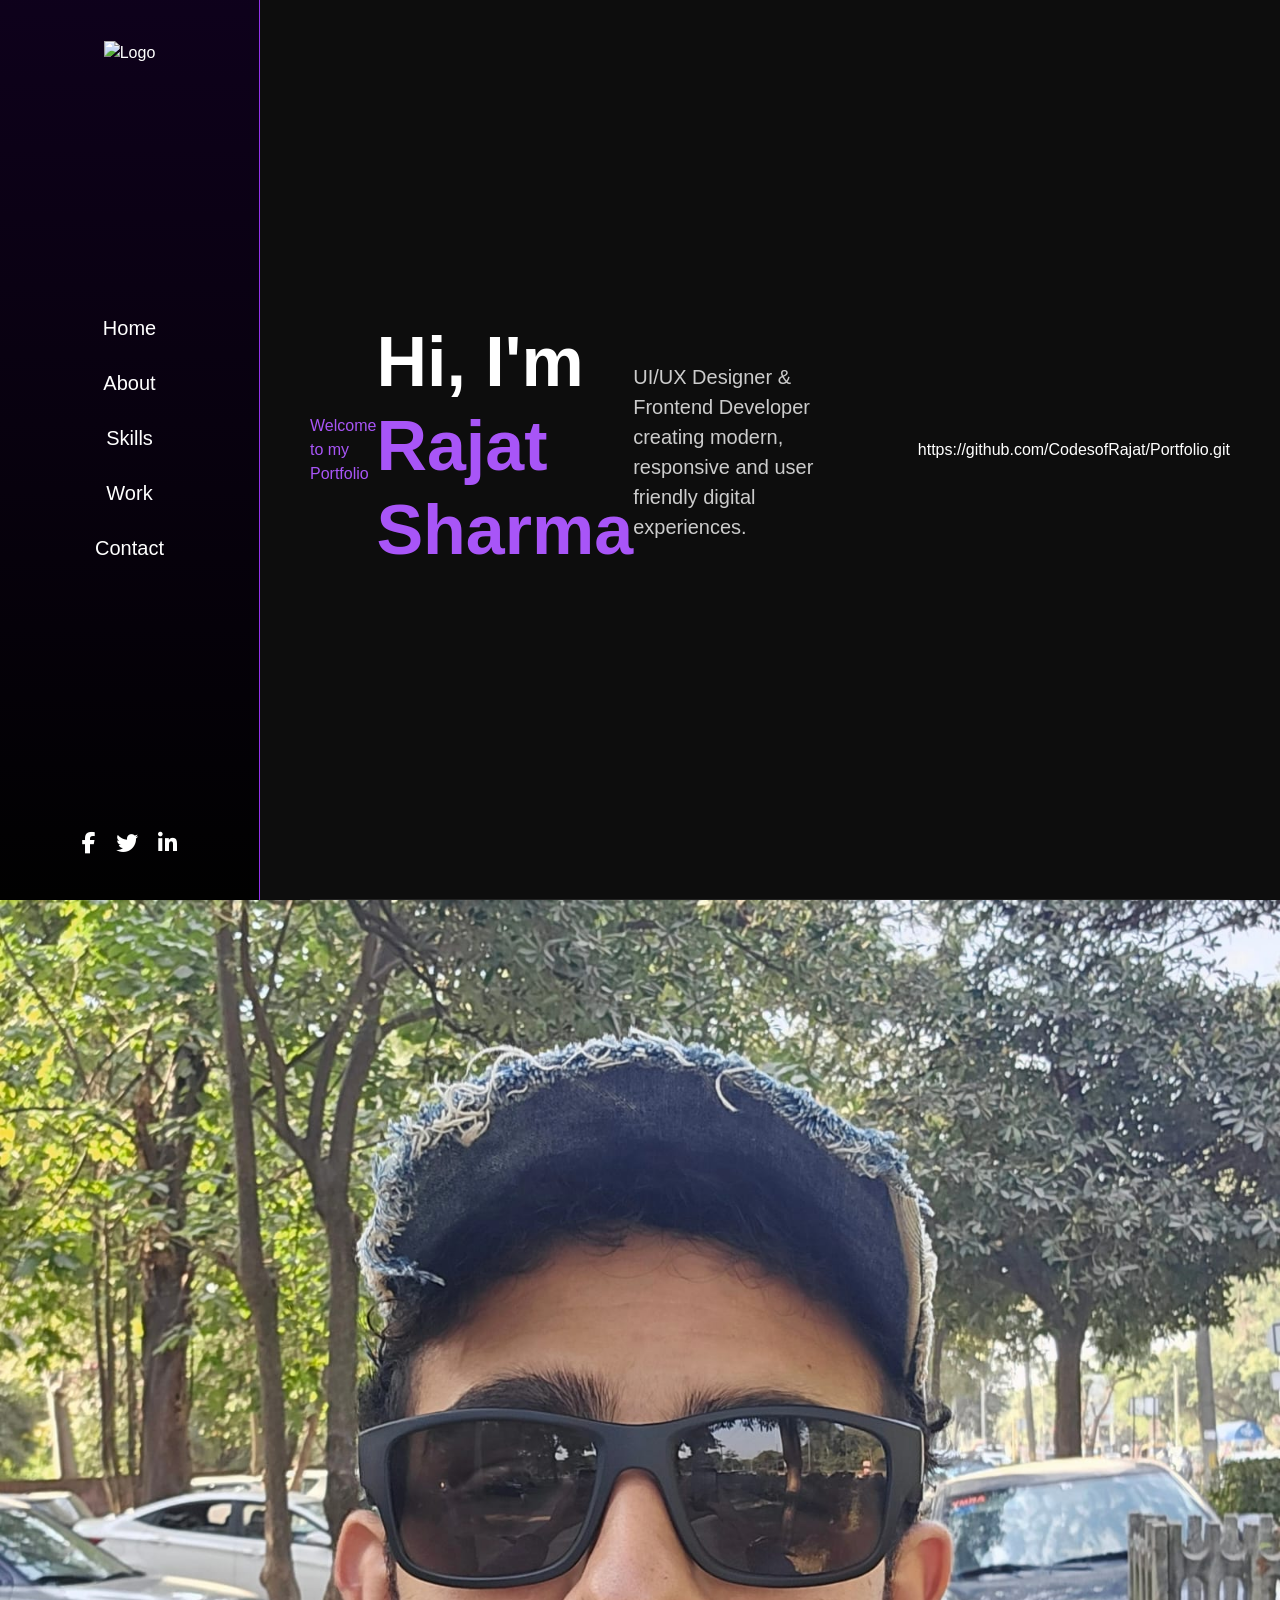
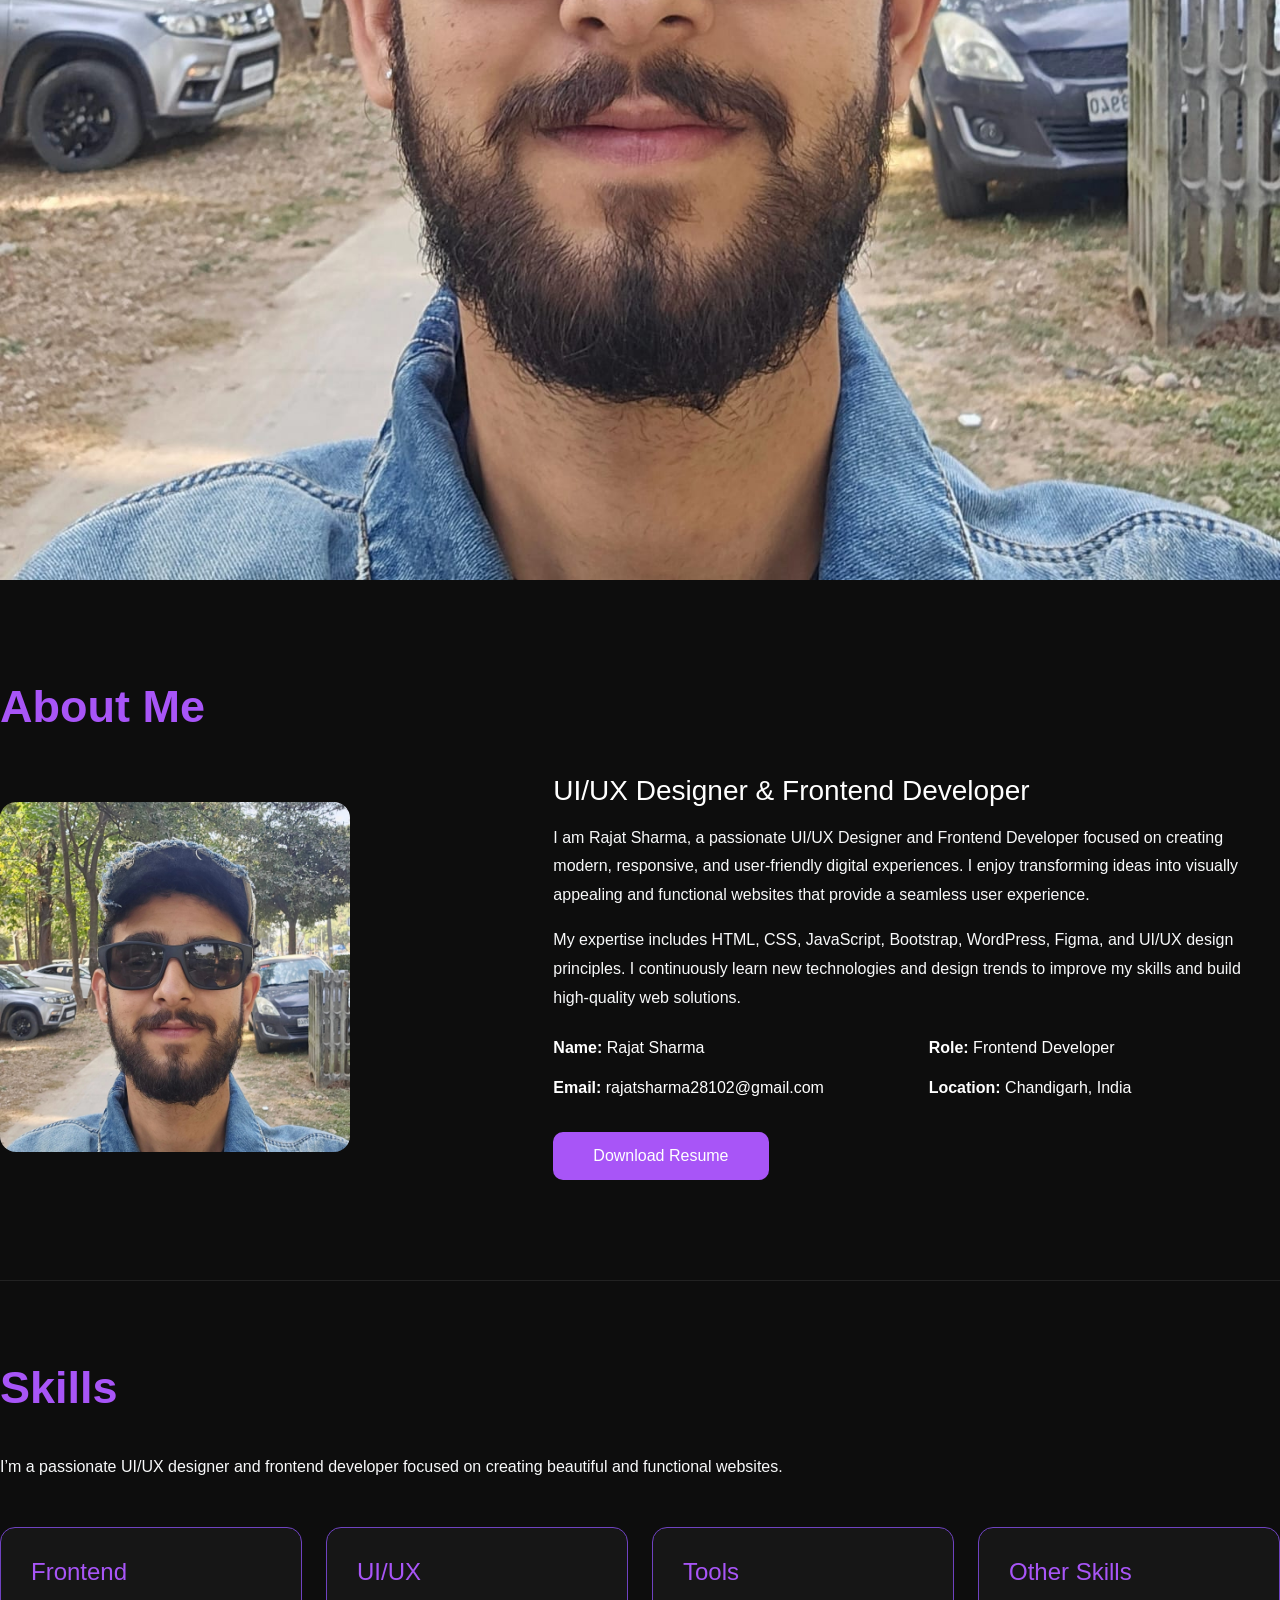
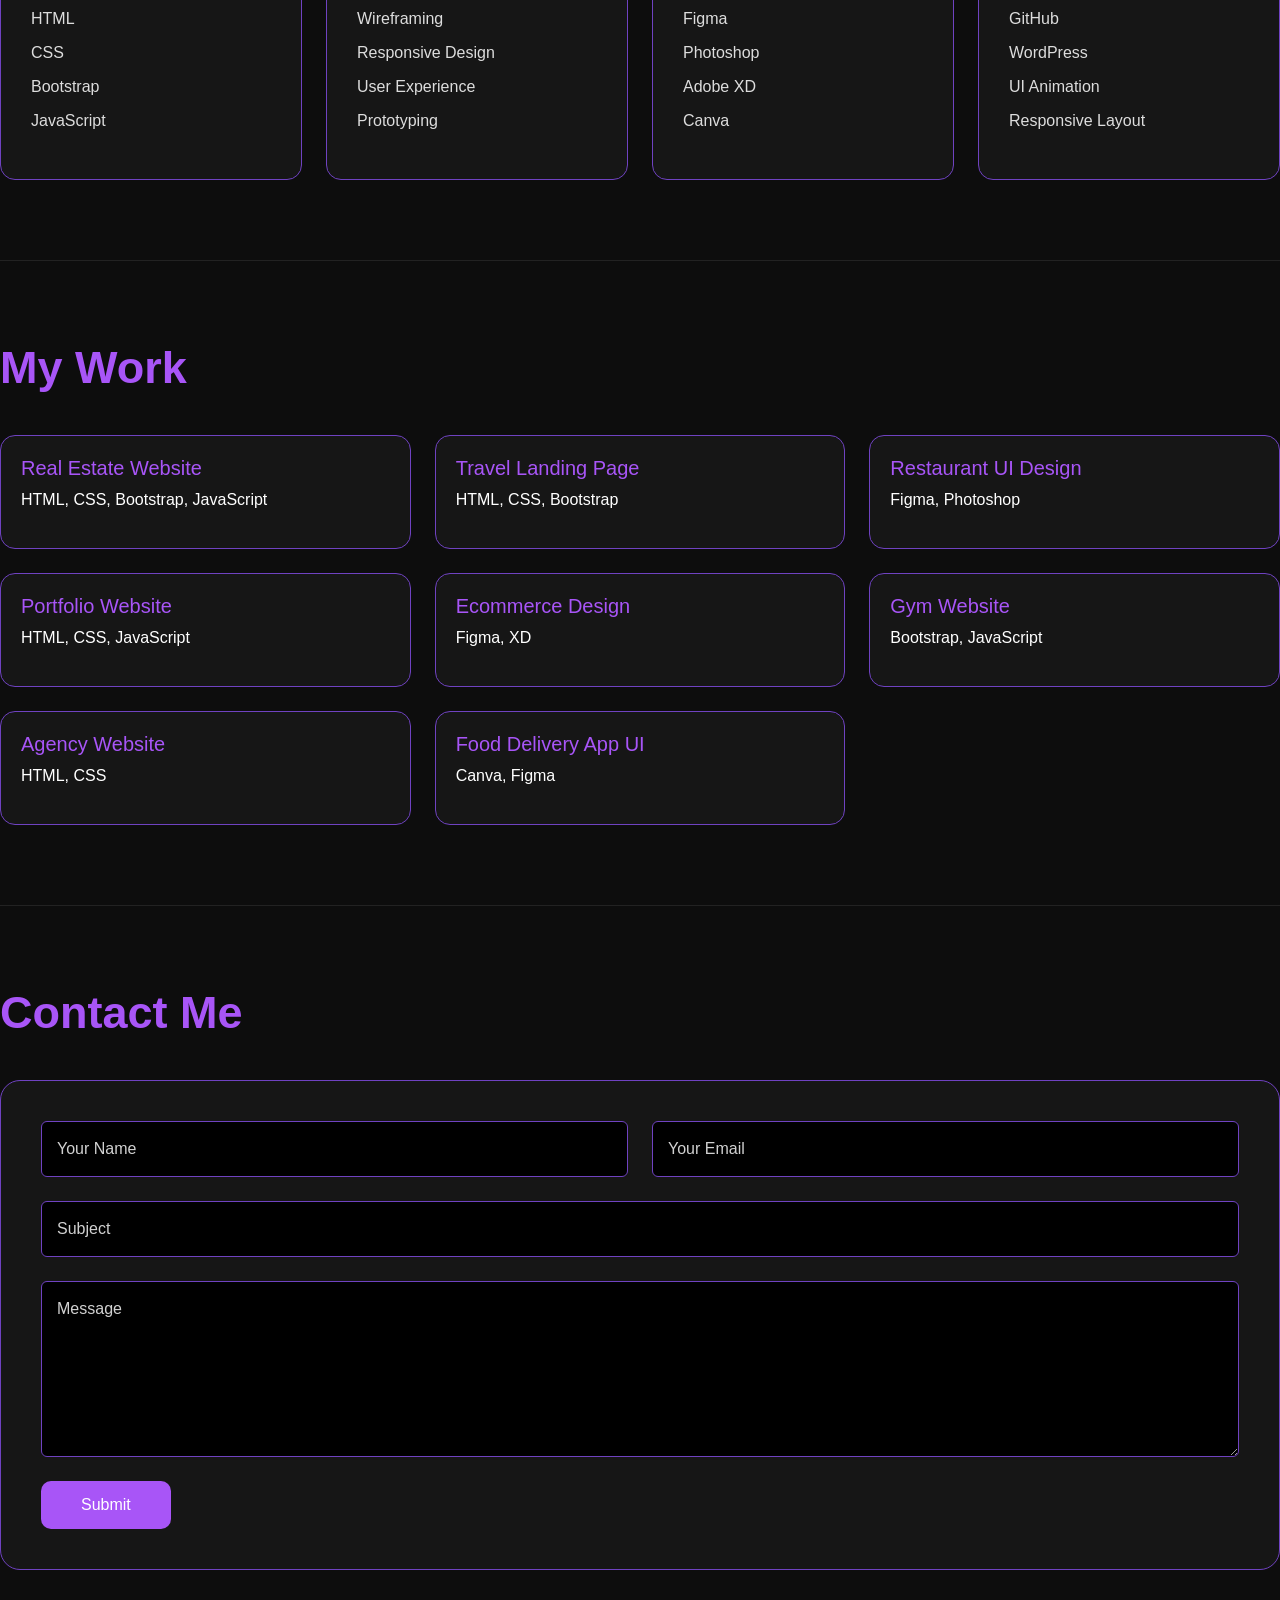
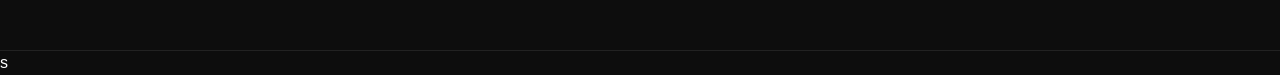
==== index.html @ 30c1477e "latest" ====
<!DOCTYPE html>
<html lang="en">
<head>
  <meta charset="UTF-8" />
  <meta name="viewport" content="width=device-width, initial-scale=1.0"/>
  <title>Rajat Sharma</title>


  <link href="https://cdn.jsdelivr.net/npm/bootstrap@5.3.3/dist/css/bootstrap.min.css" rel="stylesheet"/>

  <link rel="stylesheet" href="https://cdnjs.cloudflare.com/ajax/libs/font-awesome/6.5.1/css/all.min.css"/>
<link rel="stylesheet" href="./css/style.css">

</head>
<body>


  <div class="sidebar">


    <div class="logo">
     <img src="./images/rjt.png" alt="Logo" class="img-fluid w-75"/>
    </div>

  
    <ul class="menu">
      <li><a href="#home">Home</a></li>
       <li><a href="#about">About</a></li>
      <li><a href="#skills">Skills</a></li>
      <li><a href="#work">Work</a></li>
      <li><a href="#contact">Contact</a></li>
    </ul>

 
    <div class="social-icons">
      <a href="#"><i class="fab fa-facebook-f"></i></a>
      <a href="#"><i class="fab fa-twitter"></i></a>
      <a href="#"><i class="fab fa-linkedin-in"></i></a>
    </div>

  </div>



  <div class="main-content">

    <!-- HOME -->

    <section id="home" class="d-flex align-items-center gap-5">

      <div class="home-content sm:pe-5 pe-0">

        <div>
         
             <span class="home-subtitle">Welcome to my Portfolio</span>
           </div>
          <h1>
            Hi, I'm <span>Rajat Sharma</span>
          </h1>

          <p>
            UI/UX Designer & Frontend Developer creating modern,
            responsive and user friendly digital experiences.
          </p>
        </div>
        https://github.com/CodesofRajat/Portfolio.git

      </div>

  <img src="./images/myself.jpeg" alt="Home Image" class="img-fluid my-img"/>
  
    </section>
    <!-- ABOUT -->

<section id="about">

  <h2 class="section-title">About Me</h2>

  <div class="row align-items-center g-5">

    <div class="col-lg-5">
      <img src="./images/myself.jpeg"
           alt="About Me"
           class="img-fluid rounded-4 about-img">
    </div>

    <div class="col-lg-7">

      <h3 class="mb-3">
        UI/UX Designer & Frontend Developer
      </h3>

      <p class="text-light">
        I am Rajat Sharma, a passionate UI/UX Designer and Frontend Developer
        focused on creating modern, responsive, and user-friendly digital
        experiences. I enjoy transforming ideas into visually appealing and
        functional websites that provide a seamless user experience.
      </p>

      <p class="text-light">
        My expertise includes HTML, CSS, JavaScript, Bootstrap, WordPress,
        Figma, and UI/UX design principles. I continuously learn new
        technologies and design trends to improve my skills and build
        high-quality web solutions.
      </p>

      <div class="row mt-4">

        <div class="col-md-6 mb-3">
          <strong>Name:</strong> Rajat Sharma
        </div>

        <div class="col-md-6 mb-3">
          <strong>Role:</strong> Frontend Developer
        </div>

        <div class="col-md-6 mb-3">
          <strong>Email:</strong> rajatsharma28102@gmail.com
        </div>

        <div class="col-md-6 mb-3">
          <strong>Location:</strong> Chandigarh, India
        </div>

      </div>

      <a href="Rajat CV.pdf" target="_blank" class="btn btn-custom mt-3">
        Download Resume
      </a>

    </div>

  </div>

</section>

    <!-- skills -->

    <section id="skills">

      <h2 class="section-title">Skills</h2>

      <p class="mb-5 text-light">
        I’m a passionate UI/UX designer and frontend developer focused on creating beautiful and functional websites.
      </p>

      <div class="row g-4">

        <div class="col-md-6 col-lg-3">
          <div class="skill-box">
            <h4>Frontend</h4>

            <ul>
              <li>HTML</li>
              <li>CSS</li>
              <li>Bootstrap</li>
              <li>JavaScript</li>
            </ul>

          </div>
        </div>

        <div class="col-md-6 col-lg-3">
          <div class="skill-box">
            <h4>UI/UX</h4>

            <ul>
              <li>Wireframing</li>
              <li>Responsive Design</li>
              <li>User Experience</li>
              <li>Prototyping</li>
            </ul>

          </div>
        </div>

        <div class="col-md-6 col-lg-3">
          <div class="skill-box">
            <h4>Tools</h4>

            <ul>
              <li>Figma</li>
              <li>Photoshop</li>
              <li>Adobe XD</li>
              <li>Canva</li>
            </ul>

          </div>
        </div>

        <div class="col-md-6 col-lg-3">
          <div class="skill-box">
            <h4>Other Skills</h4>

            <ul>
              <li>GitHub</li>
              <li>WordPress</li>
              <li>UI Animation</li>
              <li>Responsive Layout</li>
            </ul>

          </div>
        </div>

      </div>

    </section>

    <!-- WORK -->

    <section id="work">

      <h2 class="section-title">My Work</h2>

      <div class="row g-4">

        <!-- 30 PROJECTS -->

        <!-- Repeat Project Cards -->

        <div class="col-md-6 col-lg-4">
          <div class="project-box">
            <h5>Real Estate Website</h5>
            <p>HTML, CSS, Bootstrap, JavaScript</p>
          </div>
        </div>

        <div class="col-md-6 col-lg-4">
          <div class="project-box">
            <h5>Travel Landing Page</h5>
            <p>HTML, CSS, Bootstrap</p>
          </div>
        </div>

        <div class="col-md-6 col-lg-4">
          <div class="project-box">
            <h5>Restaurant UI Design</h5>
            <p>Figma, Photoshop</p>
          </div>
        </div>

        <div class="col-md-6 col-lg-4">
          <div class="project-box">
            <h5>Portfolio Website</h5>
            <p>HTML, CSS, JavaScript</p>
          </div>
        </div>

        <div class="col-md-6 col-lg-4">
          <div class="project-box">
            <h5>Ecommerce Design</h5>
            <p>Figma, XD</p>
          </div>
        </div>

        <!-- COPY THIS CARD 25 MORE TIMES -->

        <div class="col-md-6 col-lg-4">
          <div class="project-box">
            <h5>Gym Website</h5>
            <p>Bootstrap, JavaScript</p>
          </div>
        </div>

        <div class="col-md-6 col-lg-4">
          <div class="project-box">
            <h5>Agency Website</h5>
            <p>HTML, CSS</p>
          </div>
        </div>

        <div class="col-md-6 col-lg-4">
          <div class="project-box">
            <h5>Food Delivery App UI</h5>
            <p>Canva, Figma</p>
          </div>
        </div>

      </div>

    </section>

    <!-- CONTACT -->

    <section id="contact">

      <h2 class="section-title">Contact Me</h2>

      <div class="contact-form">

        <form>

          <div class="row">

            <div class="col-md-6 mb-4">
              <input type="text" class="form-control" placeholder="Your Name">
            </div>

            <div class="col-md-6 mb-4">
              <input type="email" class="form-control" placeholder="Your Email">
            </div>

          </div>

          <div class="mb-4">
            <input type="text" class="form-control" placeholder="Subject">
          </div>

          <div class="mb-4">
            <textarea rows="6" class="form-control" placeholder="Message"></textarea>
          </div>

          <button class="btn btn-custom">
            Submit
          </button>

        </form>

      </div>

    </section>

  </div>

</body>
</html>s
---- css/style.css ----
*{
      margin:0;
      padding:0;
      box-sizing:border-box;
      scroll-behavior:smooth;
    }

    body{
      background:#0d0d0d;
      color:white;
      font-family:Arial, Helvetica, sans-serif;
    }

    a{
      text-decoration:none;
    }

    /* LEFT SIDEBAR */

    .sidebar{
  width:260px;
  height:100vh;
  position:fixed;
  left:0;
  top:0;
  display:flex;
  flex-direction:column;
  justify-content:space-between;
  padding:40px 20px;
  overflow:hidden;

  background:
  linear-gradient(
    rgba(15, 0, 30, 0.88),
    rgba(0, 0, 0, 0.92)
  ),
url('https://images.unsplash.com/photo-1526374965328-7f61d4dc18c5?q=80&w=1200&auto=format&fit=crop');
  background-size:cover;
  background-position:center;
  background-repeat:no-repeat;

  border-right:1px solid #9333ea;
}
.logo{
      text-align:center;
    }
    .logo img{
      max-width:200px;
      align-self:center;
    }

    .menu{
      list-style:none;
      padding:0;
    }

    .menu li{
      margin:25px 0;
      text-align:center;
    }

   .menu li a{
  color:white;
  font-size:20px;
  transition:0.3s;
  backdrop-filter:blur(10px);
}

    .menu li a:hover{
  color:#c084fc;
  text-shadow:0 0 10px #9333ea;
  padding-left:10px;
}
    .social-icons{
      display:flex;
      gap:20px;
      justify-content:center;
    }

    .social-icons a{
      color:white;
      font-size:22px;
      transition:0.3s;
    }

    .social-icons a:hover{
      color:#a855f7;
      transform:translateY(-5px);
    }

    /* RIGHT CONTENT */

    .main-content{
      margin-left:260px;
      padding:0px  50px;
    }

    section{
      padding:80px 0;
      border-bottom:1px solid #222;
    }

    .section-title{
      font-size:45px;
      color:#a855f7;
      margin-bottom:40px;
      font-weight:bold;
    }

    /* HOME */
    #home{
 min-height:100vh;
    }

    #home .my-img{
   box-shadow: 0px 10px 25px #a855f7c4;
  border-radius:50px;
  width: 100%;
  max-width: 400px;
  max-height: 400px;
  object-fit:cover;
  rotate:4deg;
  border:4px solid #fff;}


    .home-content{
      
      display:flex;
      align-items:center;
    }

    .home-content h1{
      font-size:70px;
      font-weight:bold;
   
    }

    .home-content span{
      color:#a855f7;
    }

    .home-content p{
      font-size:20px;
      color:#ccc;
      max-width:700px;
      margin-top:20px;
    }
     /* ABOUT */
#about{
    padding: 100px 0;
}

.about-img{
    width: 100%;
    max-width: 350px;
    border-radius: 20px;
    object-fit: cover;
}

#about p{
    line-height: 1.8;
}
    /* SKILLS */

    .skill-box{
      background:#161616;
      border:1px solid #6f42c1;
      padding:30px;
      border-radius:15px;
      transition:0.3s;
      height:100%;
    }

    .skill-box:hover{
      transform:translateY(-10px);
      background:#1f1f1f;
    }

    .skill-box h4{
      color:#a855f7;
      margin-bottom:20px;
    }

    .skill-box ul{
      list-style:none;
      padding:0;
    }

    .skill-box ul li{
      margin-bottom:10px;
      color:#ddd;
    }

    /* PROJECTS */

    .project-box{
      background:#161616;
      border-radius:15px;
      padding:20px;
      border:1px solid #6f42c1;
      transition:0.3s;
      height:100%;
    }

    .project-box:hover{
      transform:scale(1.03);
      background:#1f1f1f;
    }

    .project-box h5{
      color:#a855f7;
    }

    /* CONTACT */

    .contact-form{
      background:#161616;
      padding:40px;
      border-radius:20px;
      border:1px solid #6f42c1;
    }

    .form-control{
      background:black;
      border:1px solid #6f42c1;
      color:white;
      padding:15px;
    }

    .form-control:focus{
      background:black;
      color:white;
      box-shadow:none;
      border-color:#a855f7;
    }

    .btn-custom{
      background:#a855f7;
      color:white;
      padding:12px 40px;
      border:none;
      border-radius:10px;
      transition:0.3s;
    }

    .btn-custom:hover{
      background:#6f42c1;
    }
    .form-control{
  background:black;
  border:1px solid #6f42c1;
  color:white;
  padding:15px;
}

.form-control::placeholder{
  color:#d1d1d1;
}

.form-control:focus{
  background:black;
  color:white;
  box-shadow:none;
  border-color:#a855f7;
}
textarea{
  color:white !important;
}


    @media(max-width:768px){

      .sidebar{
        width:100%;
        height:auto;
        position:relative;
        flex-direction:column;
        align-items:center;
      }

      .main-content{
        margin-left:0;
        padding:0px 20px;
      }

      .home-content h1{
        font-size:45px;
      }
      #home {
        flex-direction:column;
        text-align:center;
      }   
        #home .my-img{

  max-width: 250px;
  max-height: 300px;
}
    }
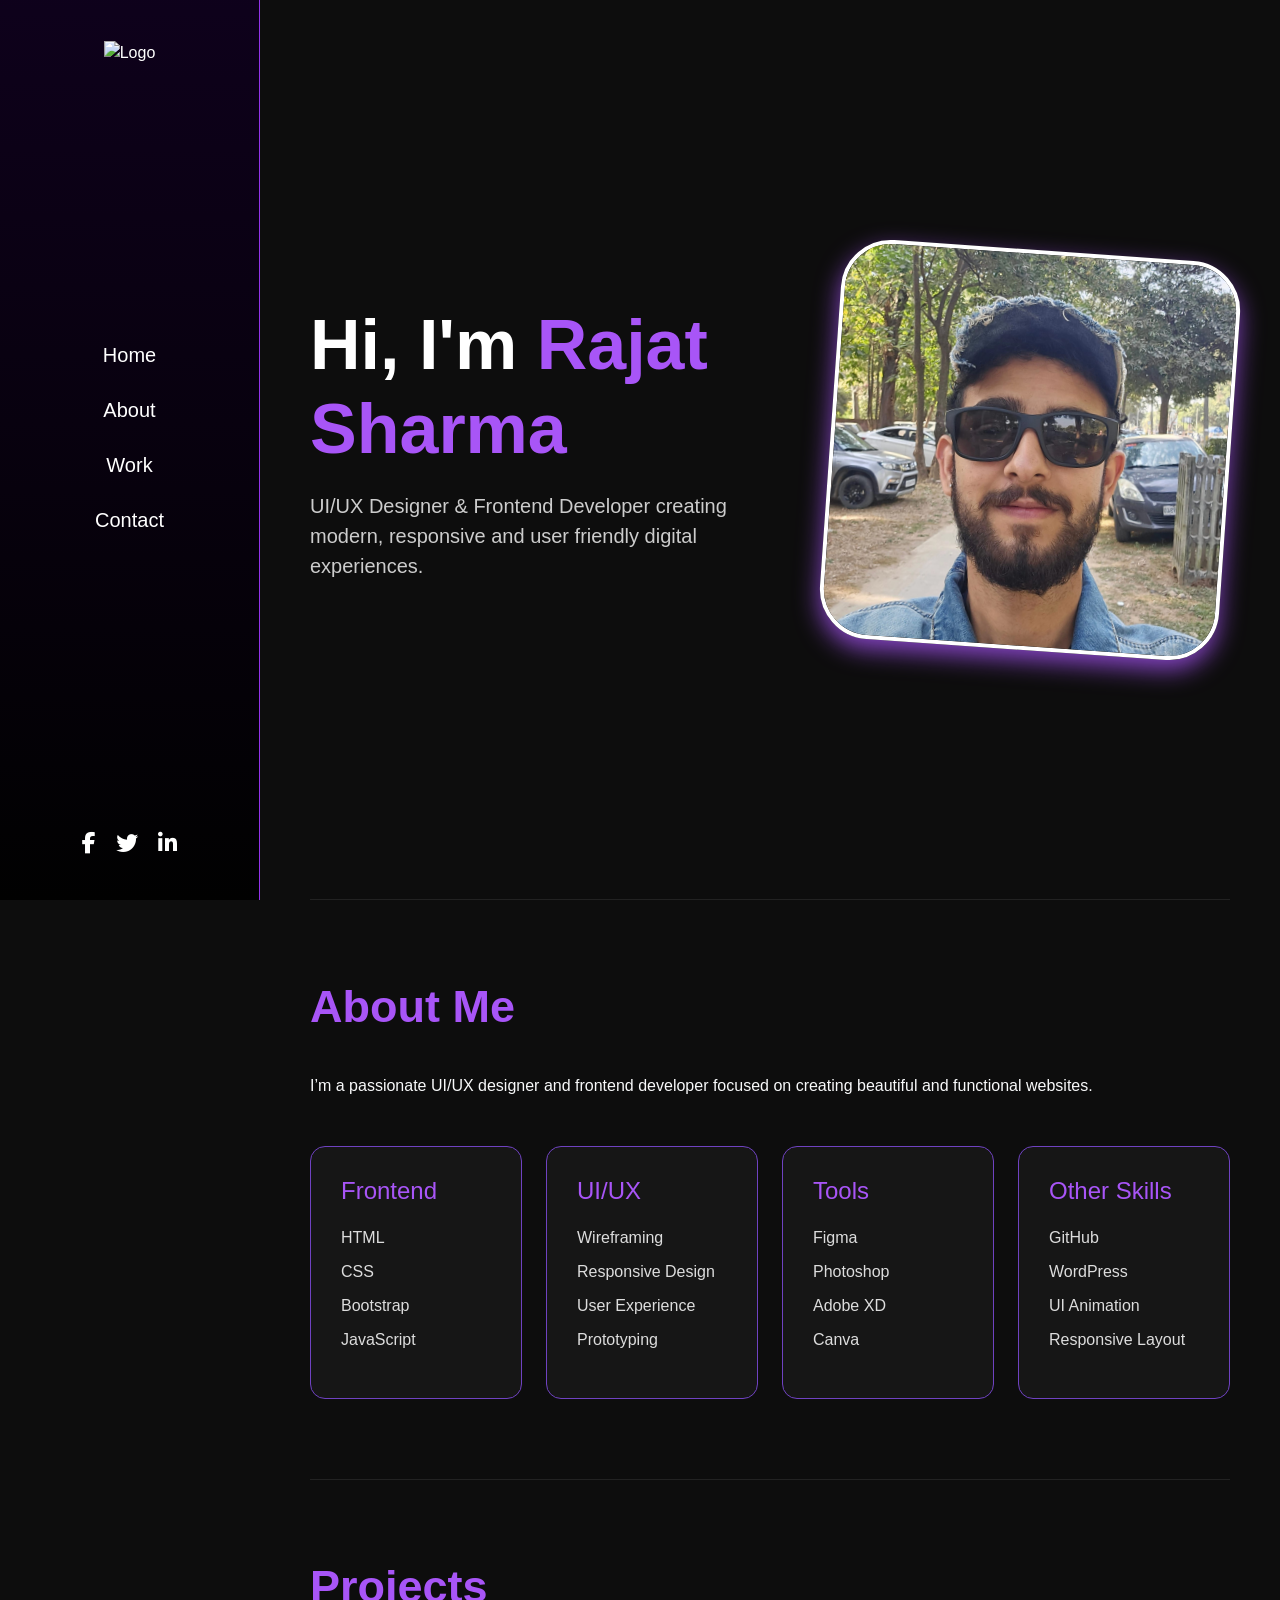
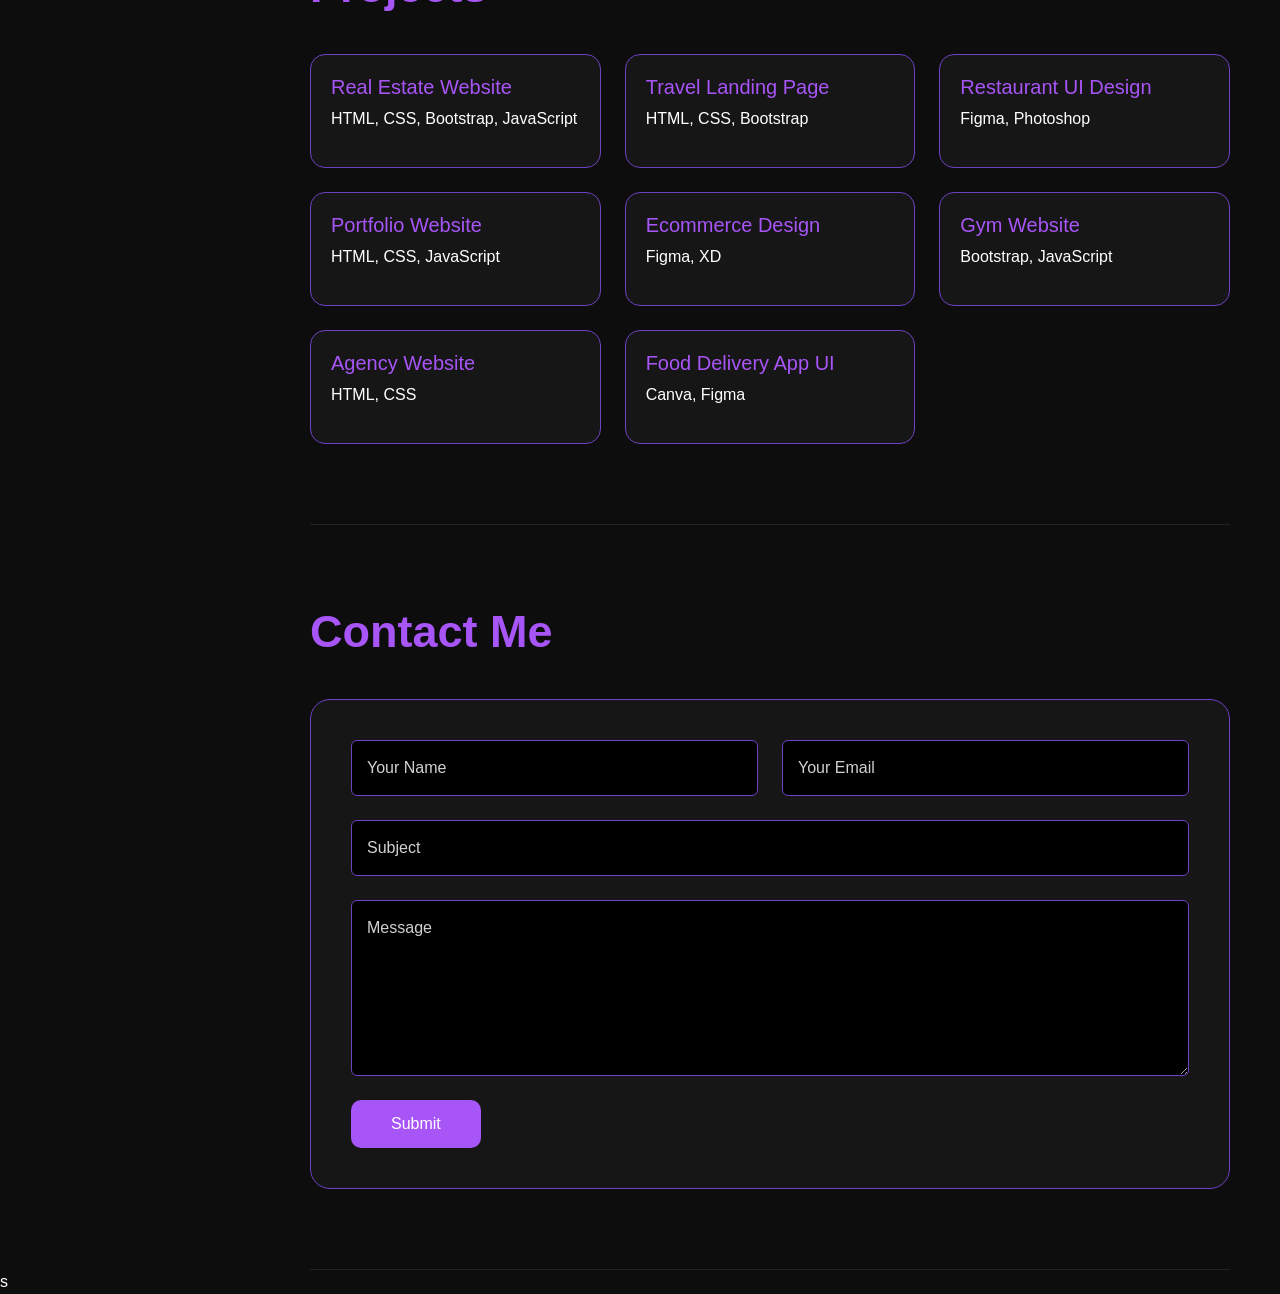
==== commit 35bc07fd: "revert" ====
--- a/index.html
+++ b/index.html
@@ -3,35 +3,36 @@
 <head>
   <meta charset="UTF-8" />
   <meta name="viewport" content="width=device-width, initial-scale=1.0"/>
-  <title>Rajat Sharma</title>
-
-
+  <title>Abhishek Portfolio</title>
+
+  <!-- Bootstrap -->
   <link href="https://cdn.jsdelivr.net/npm/bootstrap@5.3.3/dist/css/bootstrap.min.css" rel="stylesheet"/>
 
+  <!-- Font Awesome -->
   <link rel="stylesheet" href="https://cdnjs.cloudflare.com/ajax/libs/font-awesome/6.5.1/css/all.min.css"/>
 <link rel="stylesheet" href="./css/style.css">
 
 </head>
 <body>
 
+  <!-- SIDEBAR -->
 
   <div class="sidebar">
 
-
+    <!-- LOGO -->
     <div class="logo">
      <img src="./images/rjt.png" alt="Logo" class="img-fluid w-75"/>
     </div>
 
-  
+    <!-- MENU -->
     <ul class="menu">
       <li><a href="#home">Home</a></li>
-       <li><a href="#about">About</a></li>
-      <li><a href="#skills">Skills</a></li>
+      <li><a href="#about">About</a></li>
       <li><a href="#work">Work</a></li>
       <li><a href="#contact">Contact</a></li>
     </ul>
 
- 
+    <!-- SOCIAL -->
     <div class="social-icons">
       <a href="#"><i class="fab fa-facebook-f"></i></a>
       <a href="#"><i class="fab fa-twitter"></i></a>
@@ -40,7 +41,7 @@
 
   </div>
 
-
+  <!-- MAIN CONTENT -->
 
   <div class="main-content">
 
@@ -51,9 +52,6 @@
       <div class="home-content sm:pe-5 pe-0">
 
         <div>
-         
-             <span class="home-subtitle">Welcome to my Portfolio</span>
-           </div>
           <h1>
             Hi, I'm <span>Rajat Sharma</span>
           </h1>
@@ -63,82 +61,18 @@
             responsive and user friendly digital experiences.
           </p>
         </div>
-        https://github.com/CodesofRajat/Portfolio.git
 
       </div>
 
   <img src="./images/myself.jpeg" alt="Home Image" class="img-fluid my-img"/>
   
     </section>
+
     <!-- ABOUT -->
 
-<section id="about">
-
-  <h2 class="section-title">About Me</h2>
-
-  <div class="row align-items-center g-5">
-
-    <div class="col-lg-5">
-      <img src="./images/myself.jpeg"
-           alt="About Me"
-           class="img-fluid rounded-4 about-img">
-    </div>
-
-    <div class="col-lg-7">
-
-      <h3 class="mb-3">
-        UI/UX Designer & Frontend Developer
-      </h3>
-
-      <p class="text-light">
-        I am Rajat Sharma, a passionate UI/UX Designer and Frontend Developer
-        focused on creating modern, responsive, and user-friendly digital
-        experiences. I enjoy transforming ideas into visually appealing and
-        functional websites that provide a seamless user experience.
-      </p>
-
-      <p class="text-light">
-        My expertise includes HTML, CSS, JavaScript, Bootstrap, WordPress,
-        Figma, and UI/UX design principles. I continuously learn new
-        technologies and design trends to improve my skills and build
-        high-quality web solutions.
-      </p>
-
-      <div class="row mt-4">
-
-        <div class="col-md-6 mb-3">
-          <strong>Name:</strong> Rajat Sharma
-        </div>
-
-        <div class="col-md-6 mb-3">
-          <strong>Role:</strong> Frontend Developer
-        </div>
-
-        <div class="col-md-6 mb-3">
-          <strong>Email:</strong> rajatsharma28102@gmail.com
-        </div>
-
-        <div class="col-md-6 mb-3">
-          <strong>Location:</strong> Chandigarh, India
-        </div>
-
-      </div>
-
-      <a href="Rajat CV.pdf" target="_blank" class="btn btn-custom mt-3">
-        Download Resume
-      </a>
-
-    </div>
-
-  </div>
-
-</section>
-
-    <!-- skills -->
-
-    <section id="skills">
-
-      <h2 class="section-title">Skills</h2>
+    <section id="about">
+
+      <h2 class="section-title">About Me</h2>
 
       <p class="mb-5 text-light">
         I’m a passionate UI/UX designer and frontend developer focused on creating beautiful and functional websites.
@@ -210,7 +144,7 @@
 
     <section id="work">
 
-      <h2 class="section-title">My Work</h2>
+      <h2 class="section-title">Projects</h2>
 
       <div class="row g-4">
 
--- a/css/style.css
+++ b/css/style.css
@@ -146,21 +146,7 @@
       max-width:700px;
       margin-top:20px;
     }
-     /* ABOUT */
-#about{
-    padding: 100px 0;
-}
-
-.about-img{
-    width: 100%;
-    max-width: 350px;
-    border-radius: 20px;
-    object-fit: cover;
-}
-
-#about p{
-    line-height: 1.8;
-}
+
     /* SKILLS */
 
     .skill-box{
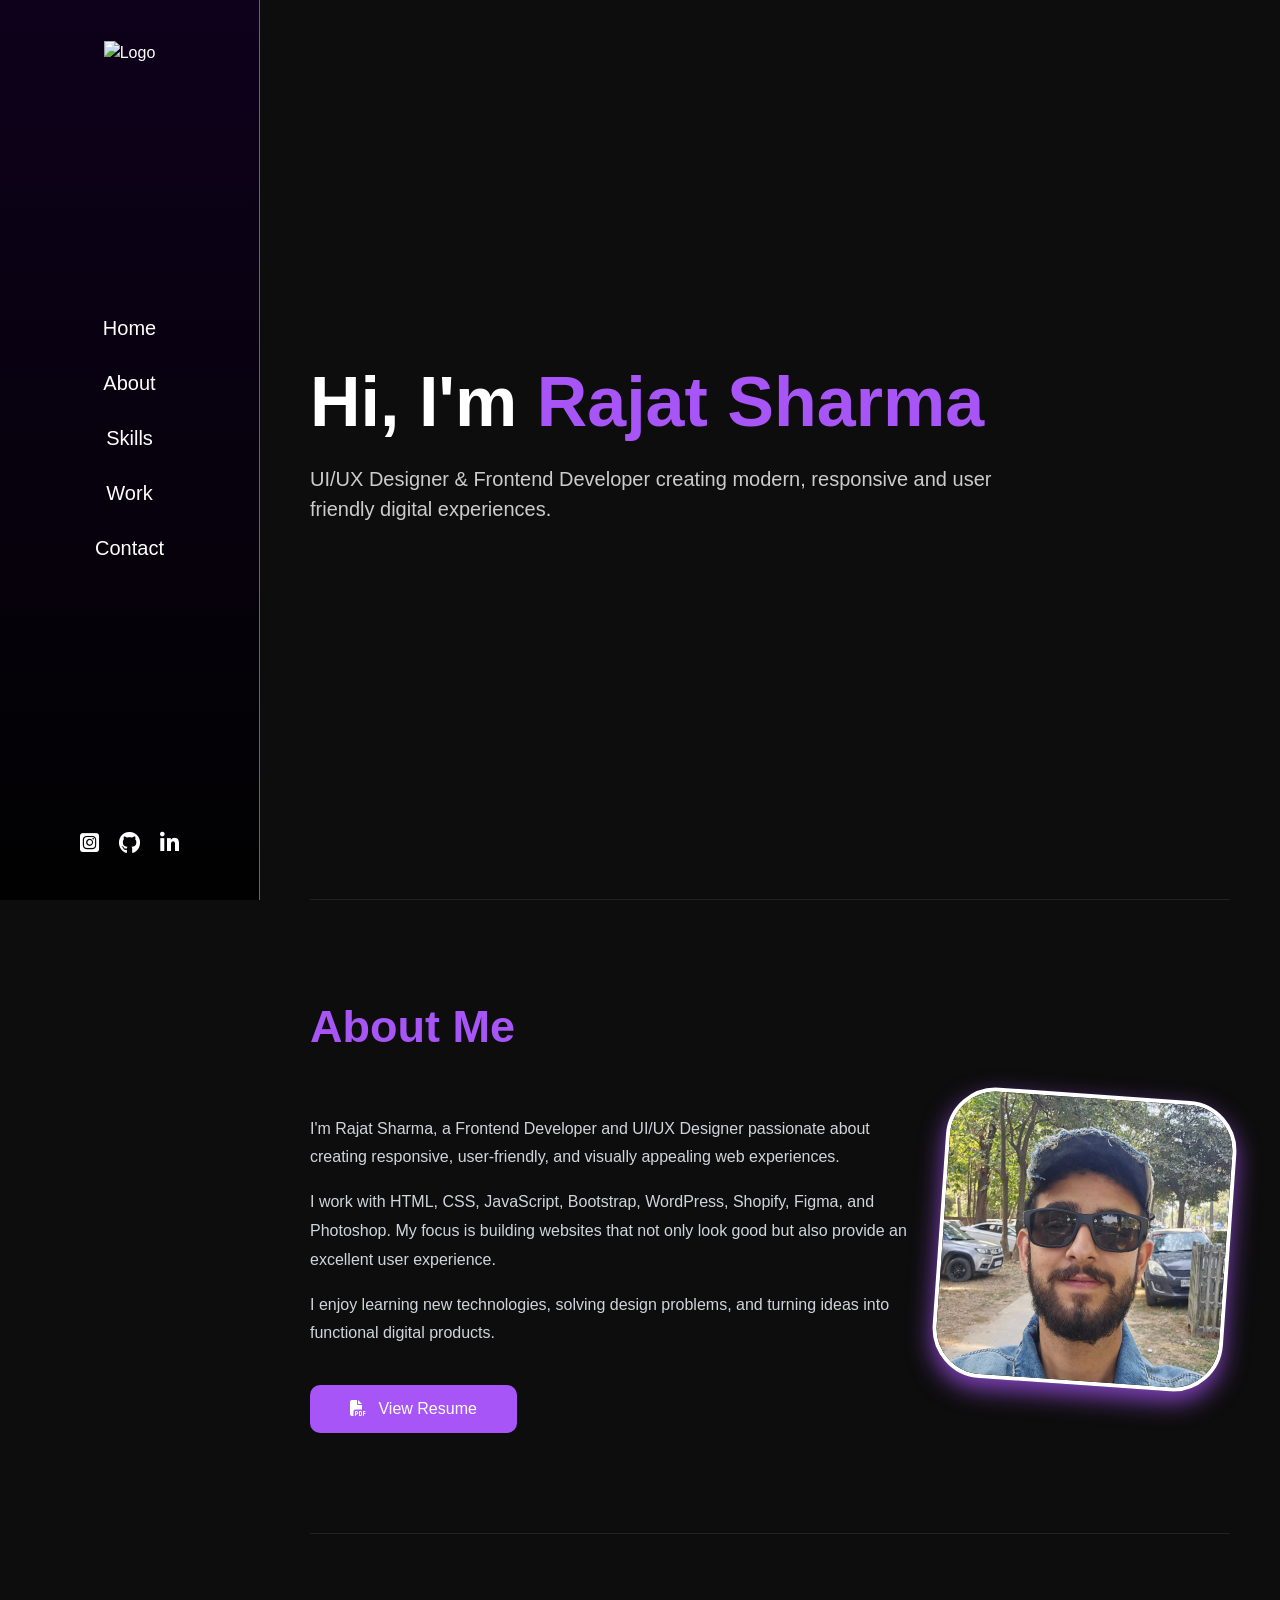
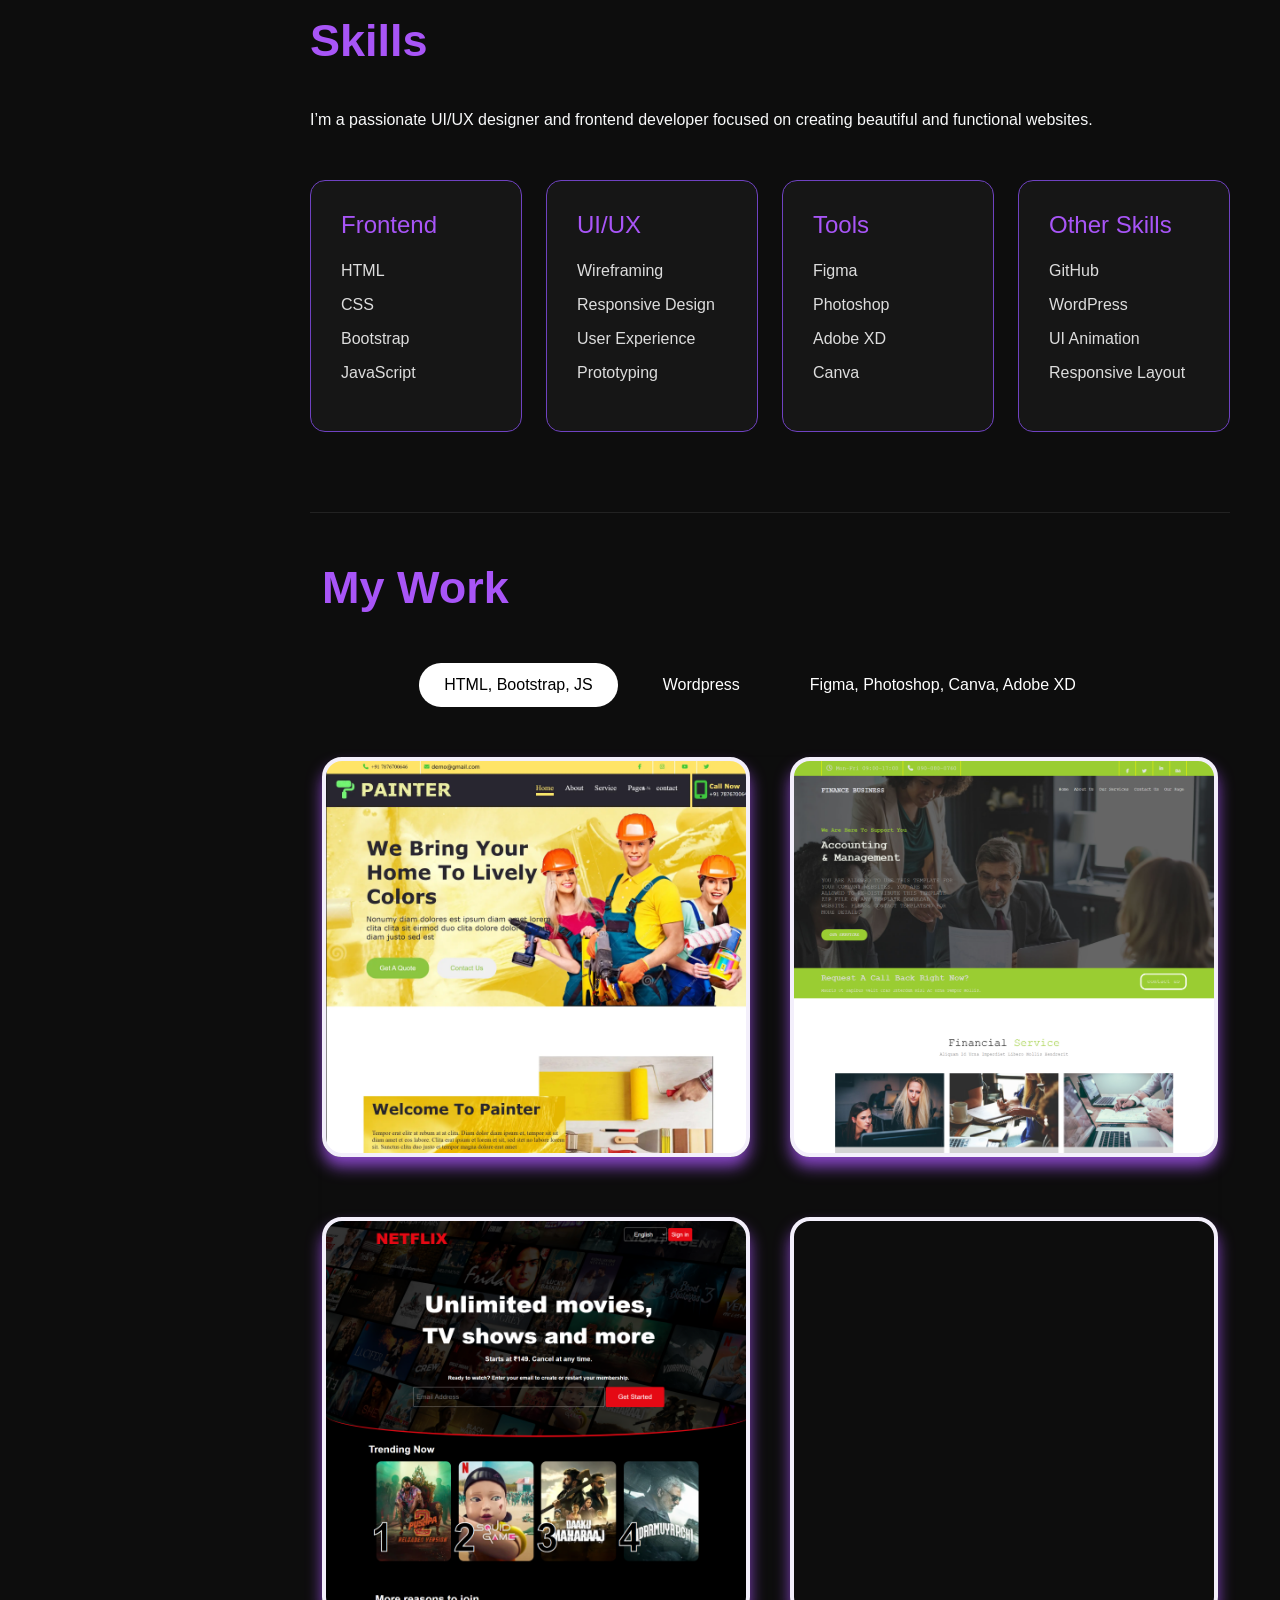
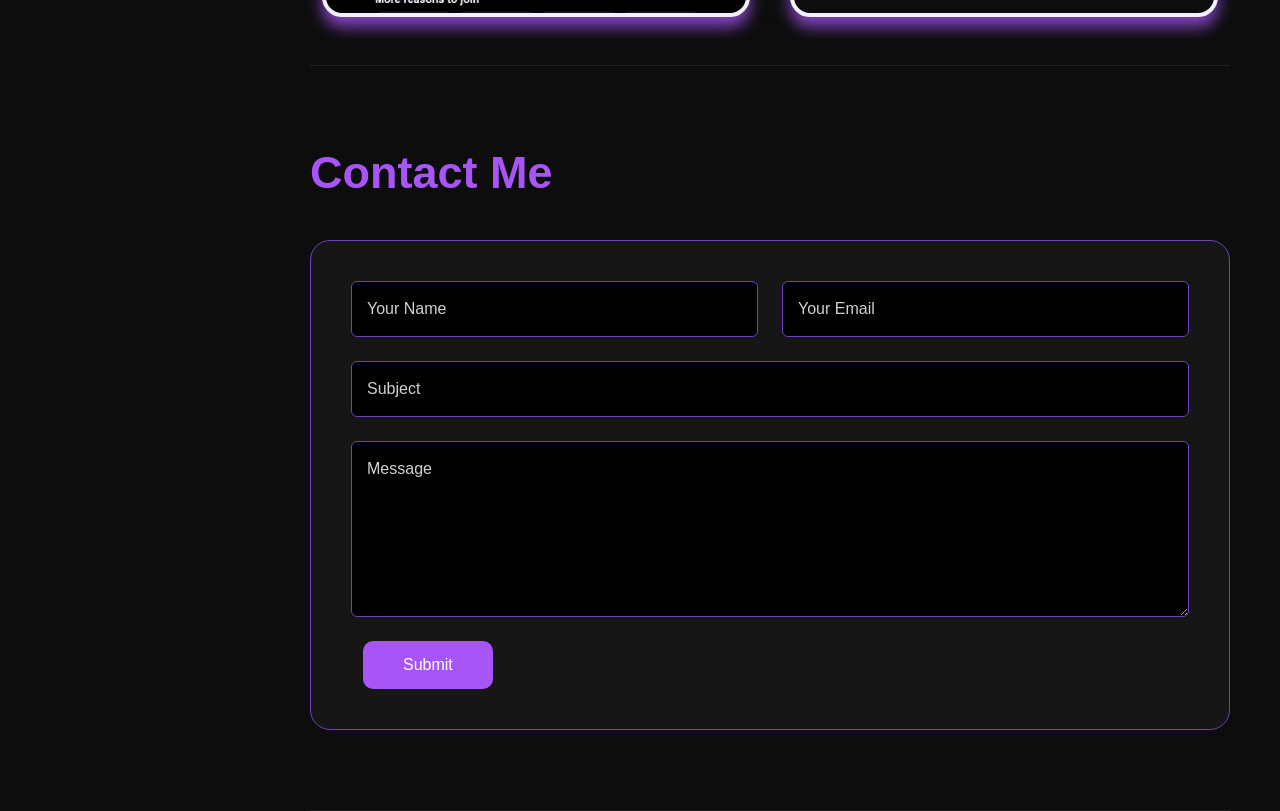
==== commit f4f44ad1: "cv update" ====
--- a/index.html
+++ b/index.html
@@ -3,8 +3,8 @@
 <head>
   <meta charset="UTF-8" />
   <meta name="viewport" content="width=device-width, initial-scale=1.0"/>
-  <title>Abhishek Portfolio</title>
-
+  <title>Rajat Sharma</title>
+<link rel="icon" href="./images/RJT.png" type="image/png"/>
   <!-- Bootstrap -->
   <link href="https://cdn.jsdelivr.net/npm/bootstrap@5.3.3/dist/css/bootstrap.min.css" rel="stylesheet"/>
 
@@ -25,18 +25,61 @@
     </div>
 
     <!-- MENU -->
-    <ul class="menu">
+    <ul class="mb-menu menu">
       <li><a href="#home">Home</a></li>
       <li><a href="#about">About</a></li>
+      <li><a href="#skills">Skills</a></li>
       <li><a href="#work">Work</a></li>
       <li><a href="#contact">Contact</a></li>
     </ul>
+    <nav class="navbar navbar-expand-lg navbar-light bg-white">
+  <div class="container">
+
+
+
+    <button class="navbar-toggler" type="button"
+      data-bs-toggle="collapse"
+      data-bs-target="#mobileMenu"
+      aria-controls="mobileMenu"
+      aria-expanded="false"
+      aria-label="Toggle navigation">
+
+      <span class="navbar-toggler-icon"></span>
+    </button>
+
+    <!-- Menu -->
+    <div class="collapse navbar-collapse" id="mobileMenu">
+      <ul class="navbar-nav ms-auto">
+        <li class="nav-item">
+          <a class="nav-link" href="#home">Home</a>
+        </li>
+
+        <li class="nav-item">
+          <a class="nav-link" href="#about">About</a>
+        </li>
+
+        <li class="nav-item">
+          <a class="nav-link" href="#skills">Skills</a>
+        </li>
+
+        <li class="nav-item">
+          <a class="nav-link" href="#work">Work</a>
+        </li>
+
+        <li class="nav-item">
+          <a class="nav-link" href="#contact">Contact</a>
+        </li>
+      </ul>
+    </div>
+
+  </div>
+</nav>
 
     <!-- SOCIAL -->
     <div class="social-icons">
-      <a href="#"><i class="fab fa-facebook-f"></i></a>
-      <a href="#"><i class="fab fa-twitter"></i></a>
-      <a href="#"><i class="fab fa-linkedin-in"></i></a>
+      <a href="https://www.instagram.com/_rajatsharma_5?igsh=amVxYnF0OWdvdXA3"><i class="fa-brands fa-square-instagram"></i></a>
+      <a href="https://github.com/CodesofRajat"><i class="fa-brands fa-github"></i></a>
+      <a href="https://www.linkedin.com/in/rajat-sharma-080267336/"><i class="fab fa-linkedin-in"></i></a>
     </div>
 
   </div>
@@ -49,8 +92,7 @@
 
     <section id="home" class="d-flex align-items-center gap-5">
 
-      <div class="home-content sm:pe-5 pe-0">
-
+<div class="home-content pe-md-5 pe-0">
         <div>
           <h1>
             Hi, I'm <span>Rajat Sharma</span>
@@ -63,16 +105,52 @@
         </div>
 
       </div>
-
-  <img src="./images/myself.jpeg" alt="Home Image" class="img-fluid my-img"/>
-  
     </section>
 
-    <!-- ABOUT -->
-
     <section id="about">
 
-      <h2 class="section-title">About Me</h2>
+    <h2 class="section-title">About Me</h2>
+
+    <div class="row align-items-center">
+
+        <div class="col-lg-8">
+            <p>
+                I'm Rajat Sharma, a Frontend Developer and UI/UX Designer
+                passionate about creating responsive, user-friendly, and
+                visually appealing web experiences.
+            </p>
+
+            <p>
+                I work with HTML, CSS, JavaScript, Bootstrap, WordPress,
+                Shopify, Figma, and Photoshop. My focus is building websites
+                that not only look good but also provide an excellent user
+                experience.
+            </p>
+
+            <p>
+                I enjoy learning new technologies, solving design problems,
+                and turning ideas into functional digital products.
+            </p>
+        </div>
+
+        <div class="col-lg-4 text-center">
+           <img src="./images/myself.jpeg" alt="about Image" class="img-fluid my-img"/>
+                       </div>
+<a href="./images/Rajat-Web Designer.pdf"
+   target="_blank"
+   class="btn btn-custom">
+   <i class="fas fa-file-pdf me-2"></i>
+   View Resume
+</a>
+    </div>
+
+</section>
+
+    <!-- skills -->
+
+    <section id="skills">
+
+      <h2 class="section-title">Skills</h2>
 
       <p class="mb-5 text-light">
         I’m a passionate UI/UX designer and frontend developer focused on creating beautiful and functional websites.
@@ -142,77 +220,111 @@
 
     <!-- WORK -->
 
-    <section id="work">
-
-      <h2 class="section-title">Projects</h2>
-
-      <div class="row g-4">
-
-        <!-- 30 PROJECTS -->
-
-        <!-- Repeat Project Cards -->
-
-        <div class="col-md-6 col-lg-4">
-          <div class="project-box">
-            <h5>Real Estate Website</h5>
-            <p>HTML, CSS, Bootstrap, JavaScript</p>
-          </div>
-        </div>
-
-        <div class="col-md-6 col-lg-4">
-          <div class="project-box">
-            <h5>Travel Landing Page</h5>
-            <p>HTML, CSS, Bootstrap</p>
-          </div>
-        </div>
-
-        <div class="col-md-6 col-lg-4">
-          <div class="project-box">
-            <h5>Restaurant UI Design</h5>
-            <p>Figma, Photoshop</p>
-          </div>
-        </div>
-
-        <div class="col-md-6 col-lg-4">
-          <div class="project-box">
-            <h5>Portfolio Website</h5>
-            <p>HTML, CSS, JavaScript</p>
-          </div>
-        </div>
-
-        <div class="col-md-6 col-lg-4">
-          <div class="project-box">
-            <h5>Ecommerce Design</h5>
-            <p>Figma, XD</p>
-          </div>
-        </div>
-
-        <!-- COPY THIS CARD 25 MORE TIMES -->
-
-        <div class="col-md-6 col-lg-4">
-          <div class="project-box">
-            <h5>Gym Website</h5>
-            <p>Bootstrap, JavaScript</p>
-          </div>
-        </div>
-
-        <div class="col-md-6 col-lg-4">
-          <div class="project-box">
-            <h5>Agency Website</h5>
-            <p>HTML, CSS</p>
-          </div>
-        </div>
-
-        <div class="col-md-6 col-lg-4">
-          <div class="project-box">
-            <h5>Food Delivery App UI</h5>
-            <p>Canva, Figma</p>
-          </div>
-        </div>
-
-      </div>
-
-    </section>
+  <!-- WORK / TABS SECTION -->
+
+<section class="container py-5" id="work">
+
+    <h2 class="section-title text-left mb-5">My Work</h2>
+
+    <!-- Tabs -->
+    <ul class="nav nav-pills justify-content-center mb-4">
+        <li class="nav-item">
+            <button
+                class="nav-link active"
+                data-bs-toggle="pill"
+                data-bs-target="#tab-about"
+                type="button">
+              HTML, Bootstrap, JS </button>
+        </li>
+
+        <li class="nav-item">
+            <button
+                class="nav-link"
+                data-bs-toggle="pill"
+                data-bs-target="#tab-skills"
+                type="button">
+             Wordpress
+            </button>
+        </li>
+
+        <li class="nav-item">
+            <button
+                class="nav-link"
+                data-bs-toggle="pill"
+                data-bs-target="#tab-projects"
+                type="button">
+              Figma, Photoshop, Canva, Adobe XD
+            </button>
+        </li>
+    </ul>
+
+    <!-- Tab Content -->
+    <div class="tab-content">
+
+        <!-- html bootstrap content -->
+        <div class="tab-pane fade show active" id="tab-about">
+
+            <div class="card border-0 shadow-sm  project-card-outer">
+              <div class="project-card painter"><a href="#" class="visit-link" target="_blank">Visit Site</a></div>
+               <div class="project-card finance"><a href="#" class="visit-link" target="_blank">Visit Site</a></div>
+                <div class="project-card netflix"><a href="#" class="visit-link" target="_blank">Visit Site</a></div>
+                <div class="project-card luxx"><a href="#" class="visit-link" target="_blank">Visit Site</a></div>
+            </div>
+        </div>
+
+        <!-- wordpress content -->
+        <div class="tab-pane fade" id="tab-skills">
+            <div class="card border-0 shadow-sm  project-card-outer">
+              <div class="project-card defence"><a href="#" class="visit-link" target="_blank">Visit Site</a></div>
+               <div class="project-card defence"><a href="#" class="visit-link" target="_blank">Visit Site</a></div>
+            
+            </div>
+            </div>
+
+
+        <!--figma Tab -->
+        <div class="tab-pane fade" id="tab-projects">
+          <div class="card border-0 shadow-sm  project-card-outer">
+              <div class="project-card mockup1"></div>
+               <div class="project-card mockup2"></div>
+            </div>
+      <div class="gallery-columns mt-5">
+    <img src="./images/banner1.jpeg" class="gallery-img">
+    <img src="./images/banner2.jpeg" class="gallery-img">
+    <img src="./images/3d.jpeg" class="gallery-img">
+    <img src="./images/banner3.jpeg" class="gallery-img">
+    <img src="./images/banner4.jpeg" class="gallery-img">
+     <img src="./images/Banner5.jpeg" class="gallery-img">
+   <img src="./images/rabbit-Recovered.png" class="gallery-img">
+      <img src="./images/a .jpeg" class="gallery-img ">
+         <img src="./images/m icon.png" class="gallery-img">
+                <img src="./images/mockup2 (5).png" class="gallery-img">
+         <img src="./images/match.png" class="gallery-img">
+               <img src="./images/mockup2 (1).png" class="gallery-img">
+                  <img src="./images/mockup2 (2).png" class="gallery-img">
+                   <img src="./images/1.png" class="gallery-img">
+                    <img src="./images/2.png" class="gallery-img">
+                     <img src="./images/P.png" class="gallery-img">
+                      <img src="./images/idea.png" class="gallery-img">
+                      <img src="./images/app mock.png" class="gallery-img">
+              <img src="./images/cat-Recovered.png" class="gallery-img">   
+               <img src="./images/food menu-Recovered.png" class="gallery-img">    
+                <img src="./images/gorilllllaaaaaaa.png class="gallery-img">
+                 <img src="./images/GR HEIGHTS.png" class="gallery-img">
+                  <img src="./images/mockup2 (3).png" class="gallery-img">
+                   <img src="./images/mockup2 (4).png" class="gallery-img">
+              
+                     <img src="./images/mockup2 (9).png" class="gallery-img">
+                      <img src="./images/Appmockup.png" class="gallery-img">
+                       <img src="./images/gorilllllaaaaaaa.png" class="gallery-img">
+</div>
+        </div>
+
+    </div>
+
+</section>
+
+
 
     <!-- CONTACT -->
 
@@ -255,6 +367,8 @@
     </section>
 
   </div>
+ <script src="https://cdn.jsdelivr.net/npm/@popperjs/core@2.9.2/dist/umd/popper.min.js" integrity="sha384-IQsoLXl5PILFhosVNubq5LC7Qb9DXgDA9i+tQ8Zj3iwWAwPtgFTxbJ8NT4GN1R8p" crossorigin="anonymous"></script>
+    <script src="https://cdn.jsdelivr.net/npm/bootstrap@5.0.2/dist/js/bootstrap.min.js" integrity="sha384-cVKIPhGWiC2Al4u+LWgxfKTRIcfu0JTxR+EQDz/bgldoEyl4H0zUF0QKbrJ0EcQF" crossorigin="anonymous"></script>
 
 </body>
-</html>s+</html>
--- a/css/style.css
+++ b/css/style.css
@@ -113,7 +113,7 @@
  min-height:100vh;
     }
 
-    #home .my-img{
+    #about  .my-img{
    box-shadow: 0px 10px 25px #a855f7c4;
   border-radius:50px;
   width: 100%;
@@ -146,7 +146,21 @@
       max-width:700px;
       margin-top:20px;
     }
-
+#about{
+    padding: 100px 0;
+}
+
+.about-img{
+    max-width: 300px;
+    width: 100%;
+    object-fit: cover;
+    border-radius: 20px;
+}
+
+#about p{
+    line-height: 1.8;
+    color: #d1d5db;
+}
     /* SKILLS */
 
     .skill-box{
@@ -228,6 +242,8 @@
       border:none;
       border-radius:10px;
       transition:0.3s;
+      width: fit-content;
+    margin-left: 12px;
     }
 
     .btn-custom:hover{
@@ -253,22 +269,123 @@
 textarea{
   color:white !important;
 }
-
+.nav-pills .nav-link {
+    border-radius: 50px;
+    padding: 10px 25px;
+    color: #ffffff;
+    font-weight: 500;
+    margin-right: 20px;
+}
+
+.nav-pills .nav-link.active {
+    background: #ffffff;
+    color: #000000;
+}
+
+.tab-content .card {
+    border-radius: 20px;
+}
+
+.project-card-outer{
+  display:grid;
+  grid-template-columns:repeat(2,1fr);
+  gap:60px 40px ;
+  background:transparent;
+}
+
+.project-card{
+  border-radius:20px;
+  background-size:cover;
+  background-position:top center;
+  border:4px solid #f3effb;
+ height:400px;
+  background-repeat:no-repeat;
+  transition:background-position 8s ease;
+  box-shadow: 0px 10px 15px #a855f7c4;
+  position:relative;
+}
+.tab-content{
+  margin-top:50px;
+} 
+.visit-link{
+  position:absolute;
+  bottom:10px;
+  right:10px;
+  background:#a855f7;
+  color:white;
+  padding:10px 20px;
+  border-radius:10px;
+  opacity:0;
+  transition:opacity 0.6s;
+}
+.project-card:hover .visit-link{
+  opacity:1;
+  transition:opacity 0.6s;
+}
+
+.project-card:hover{background-position:bottom center;transition:background-position 9s ease-in;}
+.painter{  background-image:url('/images/painter.webp');}
+.finance{  background-image:url('/images/finance.png');  }
+.netflix{  background-image:url('/images/netflix.png');}
+.luxx{  background-image:url('/images/luxx.png');}
+
+/* Wordpress site background images */
+.defence{  background-image:url('/images/defence.png');}
+
+
+/* Figma designs background image  */
+.banner1{  background-image:url('/images/banner1.jpeg');}
+.banner2{  background-image:url('/images/Appmockup.png');}
+
+.mockup1{  background-image:url('/images/mockup1.png');}
+.mockup2{  background-image:url('/images/mockup2.png');}  
+
+ .sidebar  .navbar{
+  display:none;
+}
 
     @media(max-width:768px){
+
+      .sidebar .logo {
+    order:1;
+    }
+    .social-icons {
+    order: 2;
+}
+
+
+       .sidebar  .navbar{
+  display:block;
+  order:3;
+}
+     .sidebar .mb-menu{
+  display:none;
+}
+      .project-card-outer{
+  grid-template-columns:repeat(1,1fr);
+  gap:20px 20px;
+}
+
+    #about  .my-img{
+margin:20px 0 50px 0;
+ 
+  rotate:0deg;}
 
       .sidebar{
         width:100%;
         height:auto;
         position:relative;
-        flex-direction:column;
+        flex-direction:row;
         align-items:center;
+        justify-content:space-between;
+        gap:20px;
       }
 
       .main-content{
         margin-left:0;
         padding:0px 20px;
       }
+      
 
       .home-content h1{
         font-size:45px;
@@ -282,4 +399,42 @@
   max-width: 250px;
   max-height: 300px;
 }
-    }+.btn-custom{
+     margin:auto
+      }
+      #about, #skills, #projects, #contact,#home{
+        padding:40px 0;
+      }
+      
+ *{text-align:center;}
+    }
+
+
+    .gallery-columns{
+    column-count:3;
+    column-gap:20px;
+}
+
+.gallery-columns img{
+    width:100%;
+ 
+    margin-bottom:20px;
+    border-radius:16px;
+    transition:.4s;
+}
+
+.gallery-columns img:hover{
+    transform:scale(1.03);
+}
+
+@media(max-width:992px){
+    .gallery-columns{
+        column-count:2;
+    }
+}
+
+@media(max-width:576px){
+    .gallery-columns{
+        column-count:1;
+    }
+}
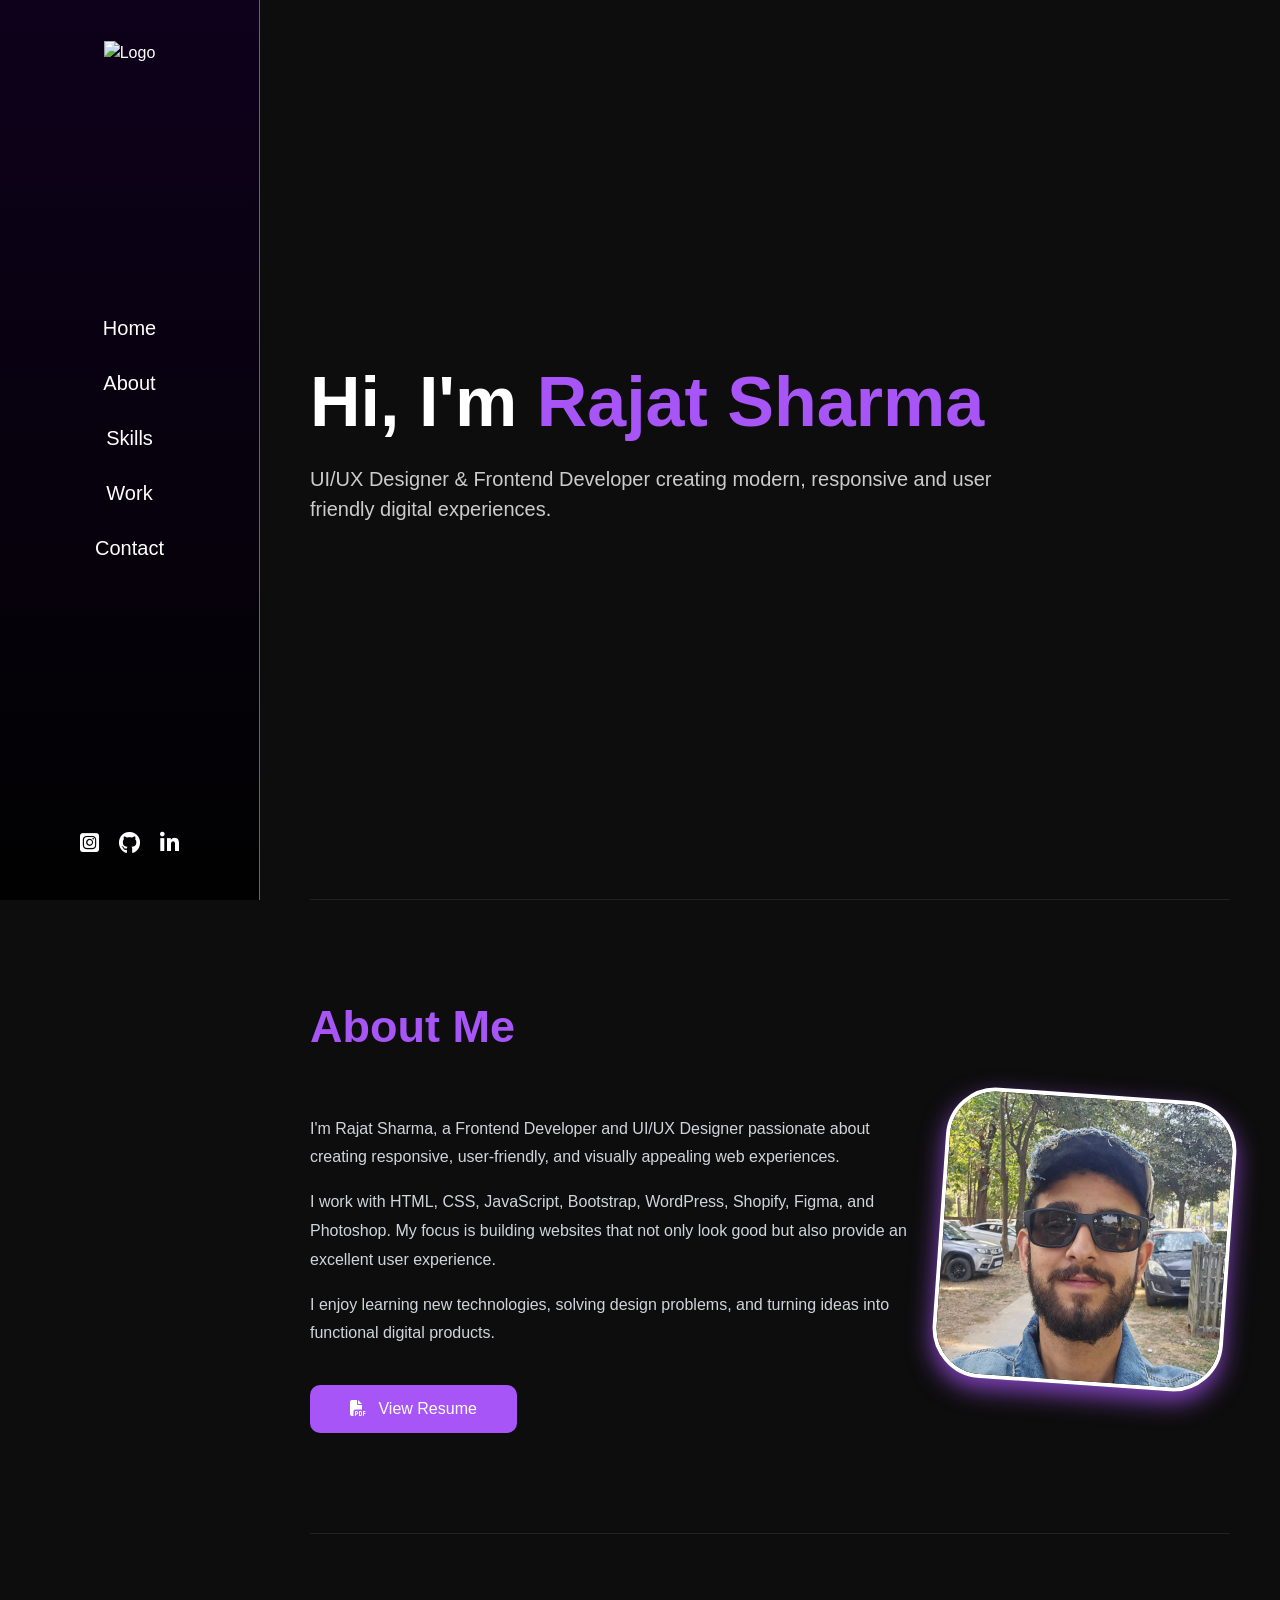
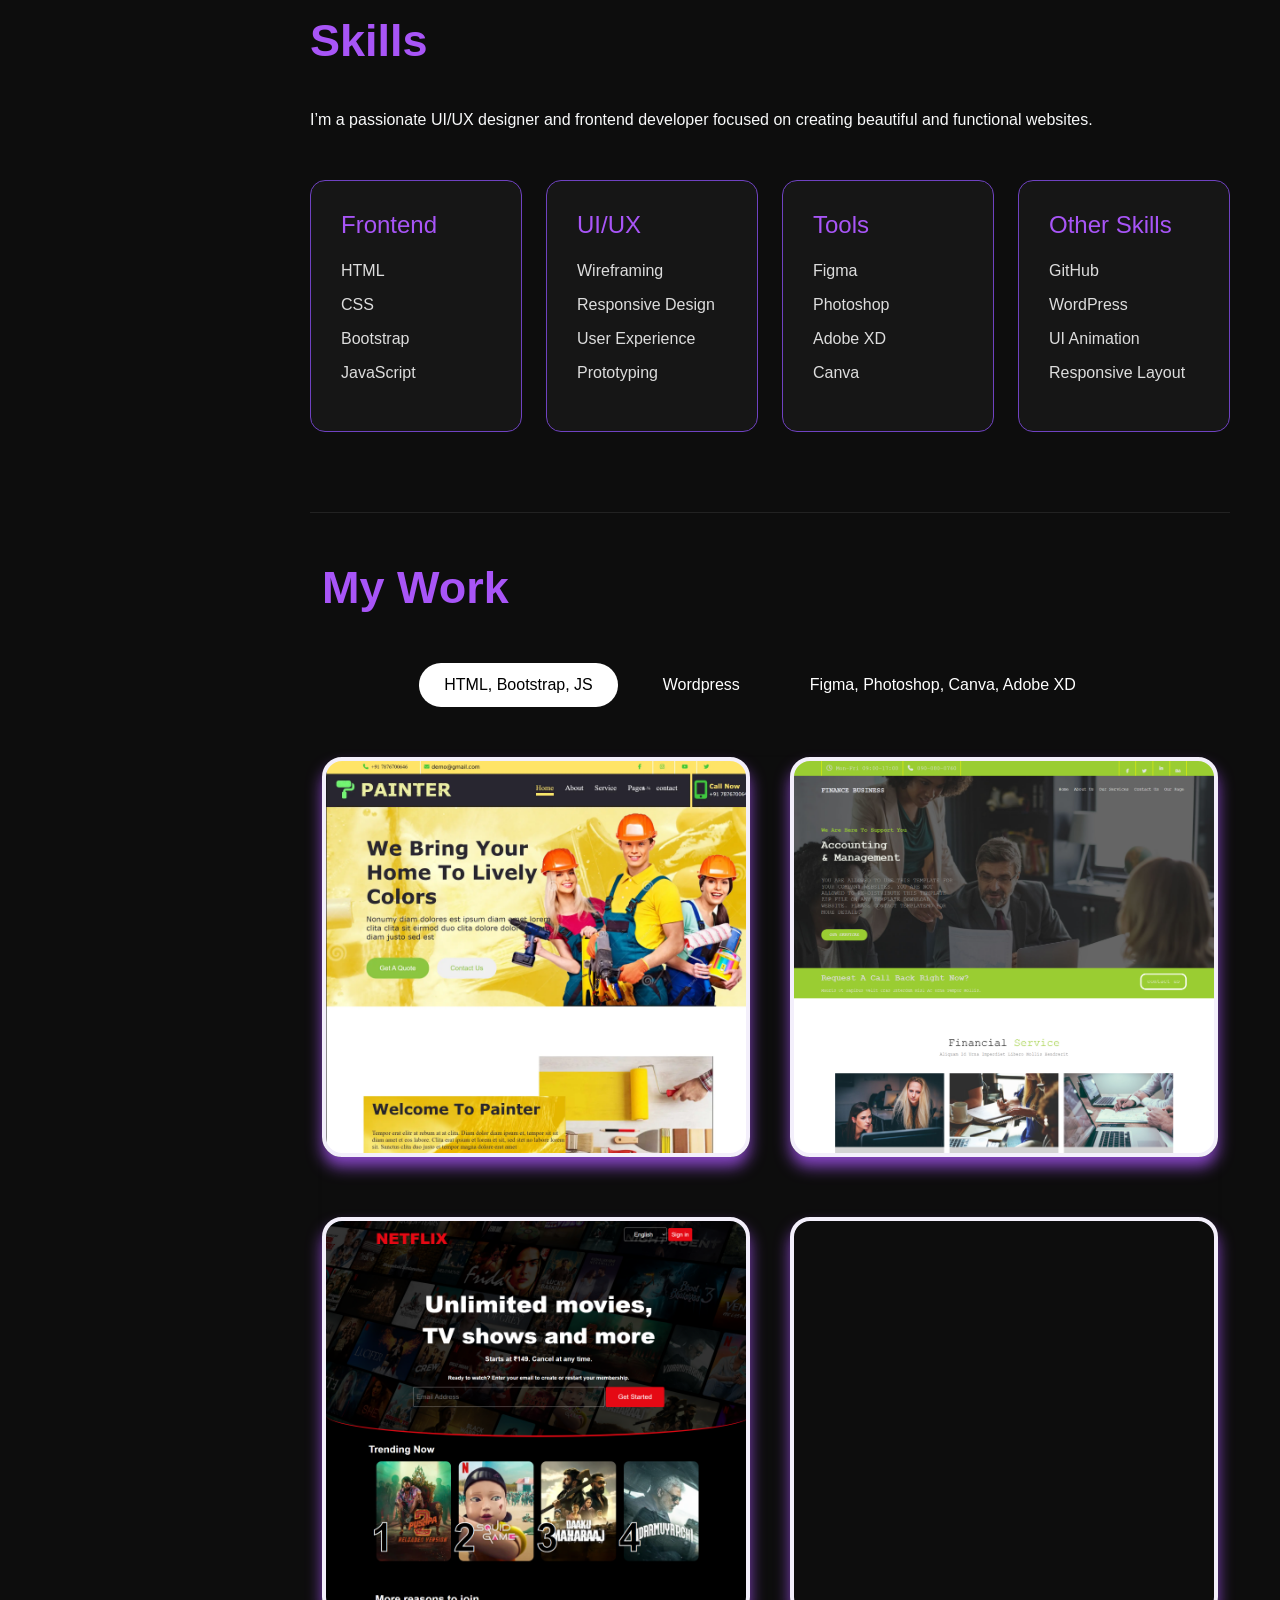
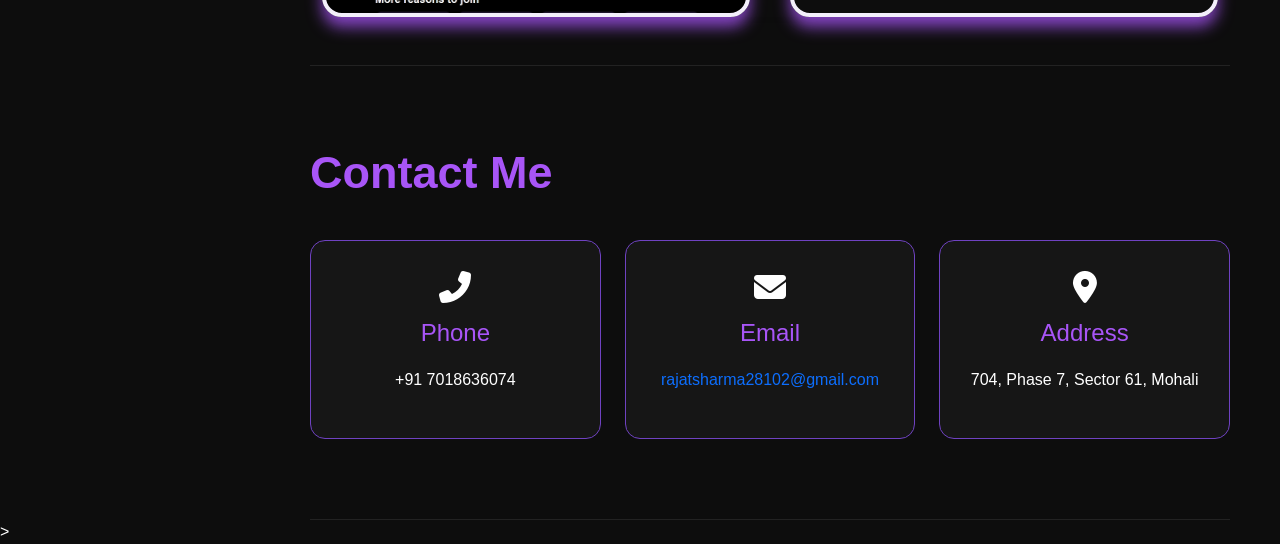
==== commit a6caa1ef: "latest changes" ====
--- a/index.html
+++ b/index.html
@@ -34,9 +34,6 @@
     </ul>
     <nav class="navbar navbar-expand-lg navbar-light bg-white">
   <div class="container">
-
-
-
     <button class="navbar-toggler" type="button"
       data-bs-toggle="collapse"
       data-bs-target="#mobileMenu"
@@ -136,7 +133,7 @@
         <div class="col-lg-4 text-center">
            <img src="./images/myself.jpeg" alt="about Image" class="img-fluid my-img"/>
                        </div>
-<a href="./images/Rajat-Web Designer.pdf"
+<a href="./images/Rajat CV.pdf"
    target="_blank"
    class="btn btn-custom">
    <i class="fas fa-file-pdf me-2"></i>
@@ -276,7 +273,7 @@
         <div class="tab-pane fade" id="tab-skills">
             <div class="card border-0 shadow-sm  project-card-outer">
               <div class="project-card defence"><a href="#" class="visit-link" target="_blank">Visit Site</a></div>
-               <div class="project-card defence"><a href="#" class="visit-link" target="_blank">Visit Site</a></div>
+               <div class="project-card ncclasses"><a href="#" class="visit-link" target="_blank">Visit Site</a></div>
             
             </div>
             </div>
@@ -328,47 +325,50 @@
 
     <!-- CONTACT -->
 
-    <section id="contact">
-
-      <h2 class="section-title">Contact Me</h2>
-
-      <div class="contact-form">
-
-        <form>
-
-          <div class="row">
-
-            <div class="col-md-6 mb-4">
-              <input type="text" class="form-control" placeholder="Your Name">
-            </div>
-
-            <div class="col-md-6 mb-4">
-              <input type="email" class="form-control" placeholder="Your Email">
-            </div>
-
-          </div>
-
-          <div class="mb-4">
-            <input type="text" class="form-control" placeholder="Subject">
-          </div>
-
-          <div class="mb-4">
-            <textarea rows="6" class="form-control" placeholder="Message"></textarea>
-          </div>
-
-          <button class="btn btn-custom">
-            Submit
-          </button>
-
-        </form>
-
-      </div>
-
-    </section>
+   
+
+
+<section id="contact">
+
+  <h2 class="section-title">Contact Me</h2>
+
+  <div class="row g-4">
+
+    <div class="col-md-4">
+      <div class="skill-box text-center">
+        <i class="fas fa-phone-alt fa-2x mb-3"></i>
+        <h4>Phone</h4>
+        <p>+91 7018636074</p>
+      </div>
+    </div>
+
+    <div class="col-md-4">
+      <div class="skill-box text-center">
+        <i class="fas fa-envelope fa-2x mb-3"></i>
+        <h4>Email</h4>
+        <p>
+          <a href="mailto:rajatsharma28102@gmail.com">
+            rajatsharma28102@gmail.com
+          </a>
+        </p>
+      </div>
+    </div>
+
+    <div class="col-md-4">
+      <div class="skill-box text-center">
+        <i class="fas fa-map-marker-alt fa-2x mb-3"></i>
+        <h4>Address</h4>
+        <p>704, Phase 7, Sector 61, Mohali</p>
+      </div>
+    </div>
+
+  </div>
+
+</section>
 
   </div>
  <script src="https://cdn.jsdelivr.net/npm/@popperjs/core@2.9.2/dist/umd/popper.min.js" integrity="sha384-IQsoLXl5PILFhosVNubq5LC7Qb9DXgDA9i+tQ8Zj3iwWAwPtgFTxbJ8NT4GN1R8p" crossorigin="anonymous"></script>
     <script src="https://cdn.jsdelivr.net/npm/bootstrap@5.0.2/dist/js/bootstrap.min.js" integrity="sha384-cVKIPhGWiC2Al4u+LWgxfKTRIcfu0JTxR+EQDz/bgldoEyl4H0zUF0QKbrJ0EcQF" crossorigin="anonymous"></script>
 
 </body>
-</html>+</html>>
--- a/css/style.css
+++ b/css/style.css
@@ -331,7 +331,7 @@
 
 /* Wordpress site background images */
 .defence{  background-image:url('/images/defence.png');}
-
+.ncclasses{  background-image:url('/images/ncclasses.png');}
 
 /* Figma designs background image  */
 .banner1{  background-image:url('/images/banner1.jpeg');}
@@ -345,7 +345,9 @@
 }
 
     @media(max-width:768px){
-
+ #home{
+ min-height:10vh;
+    }
       .sidebar .logo {
     order:1;
     }
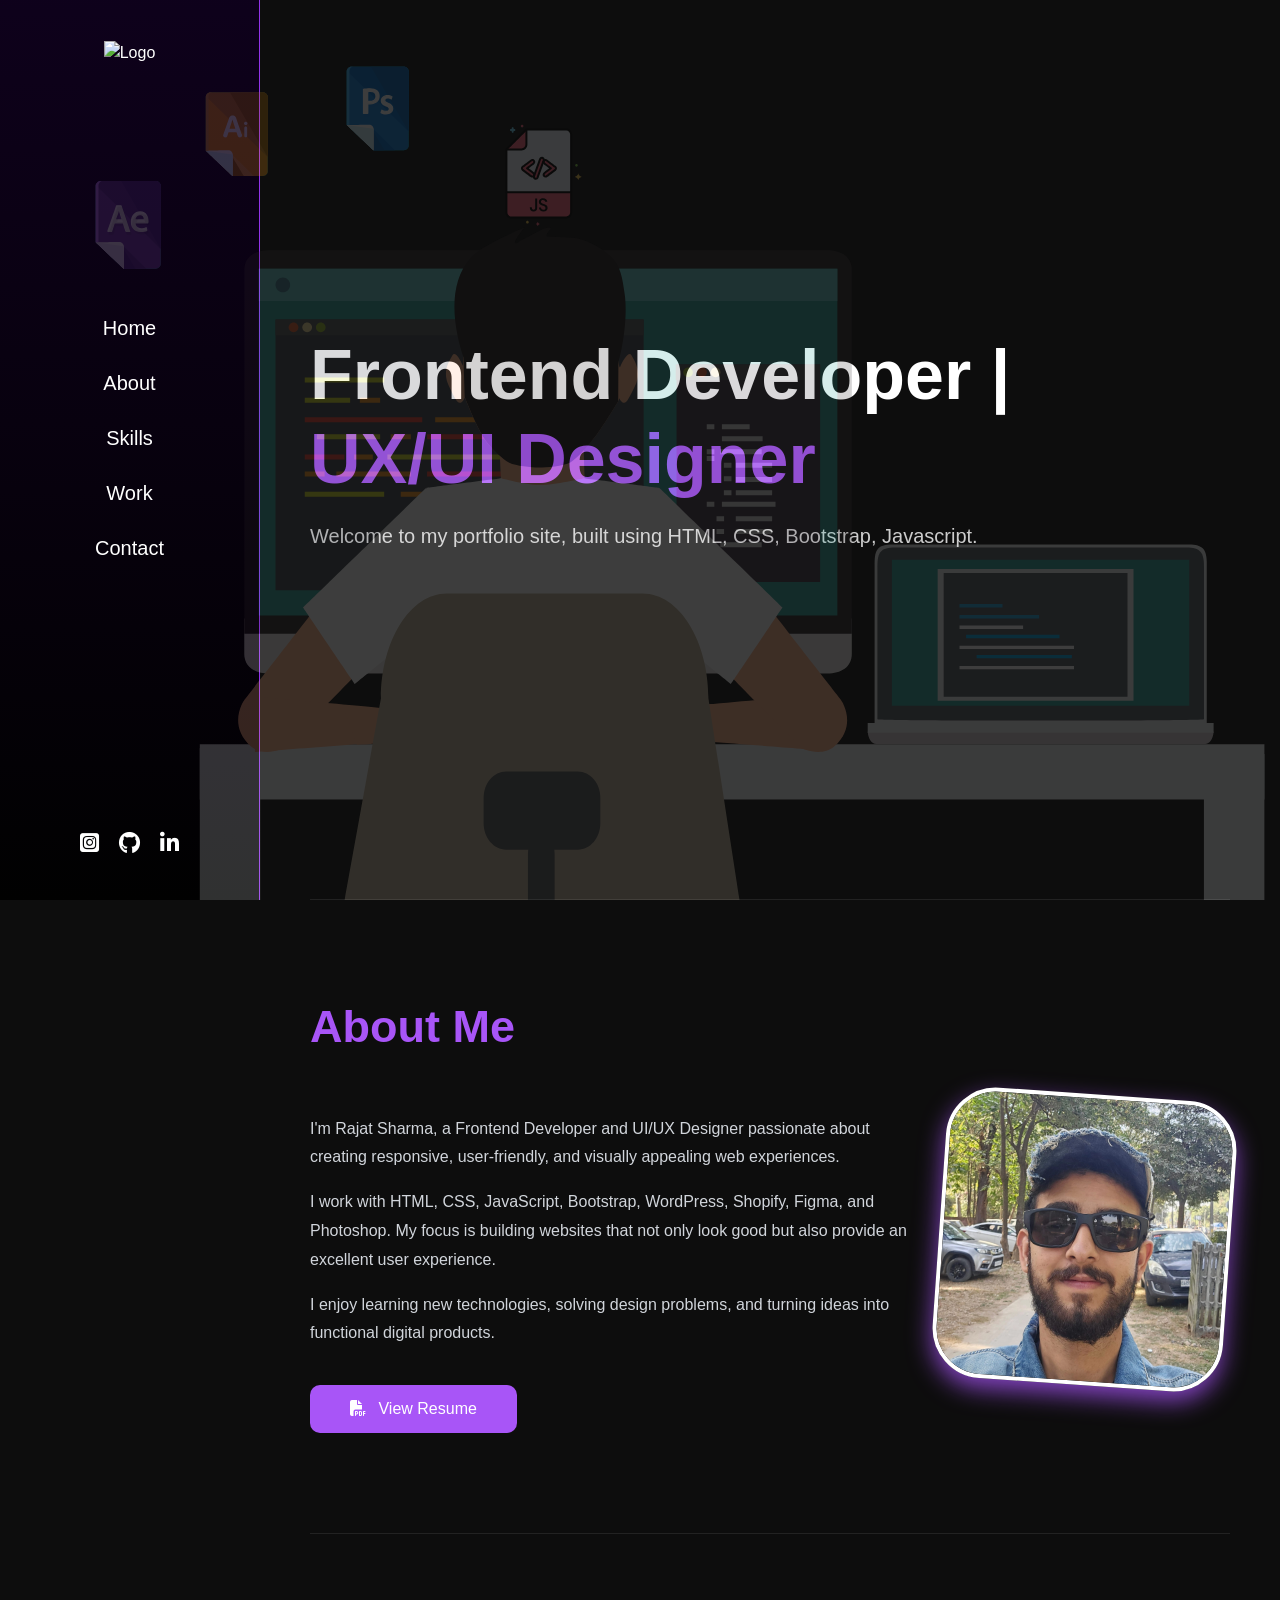
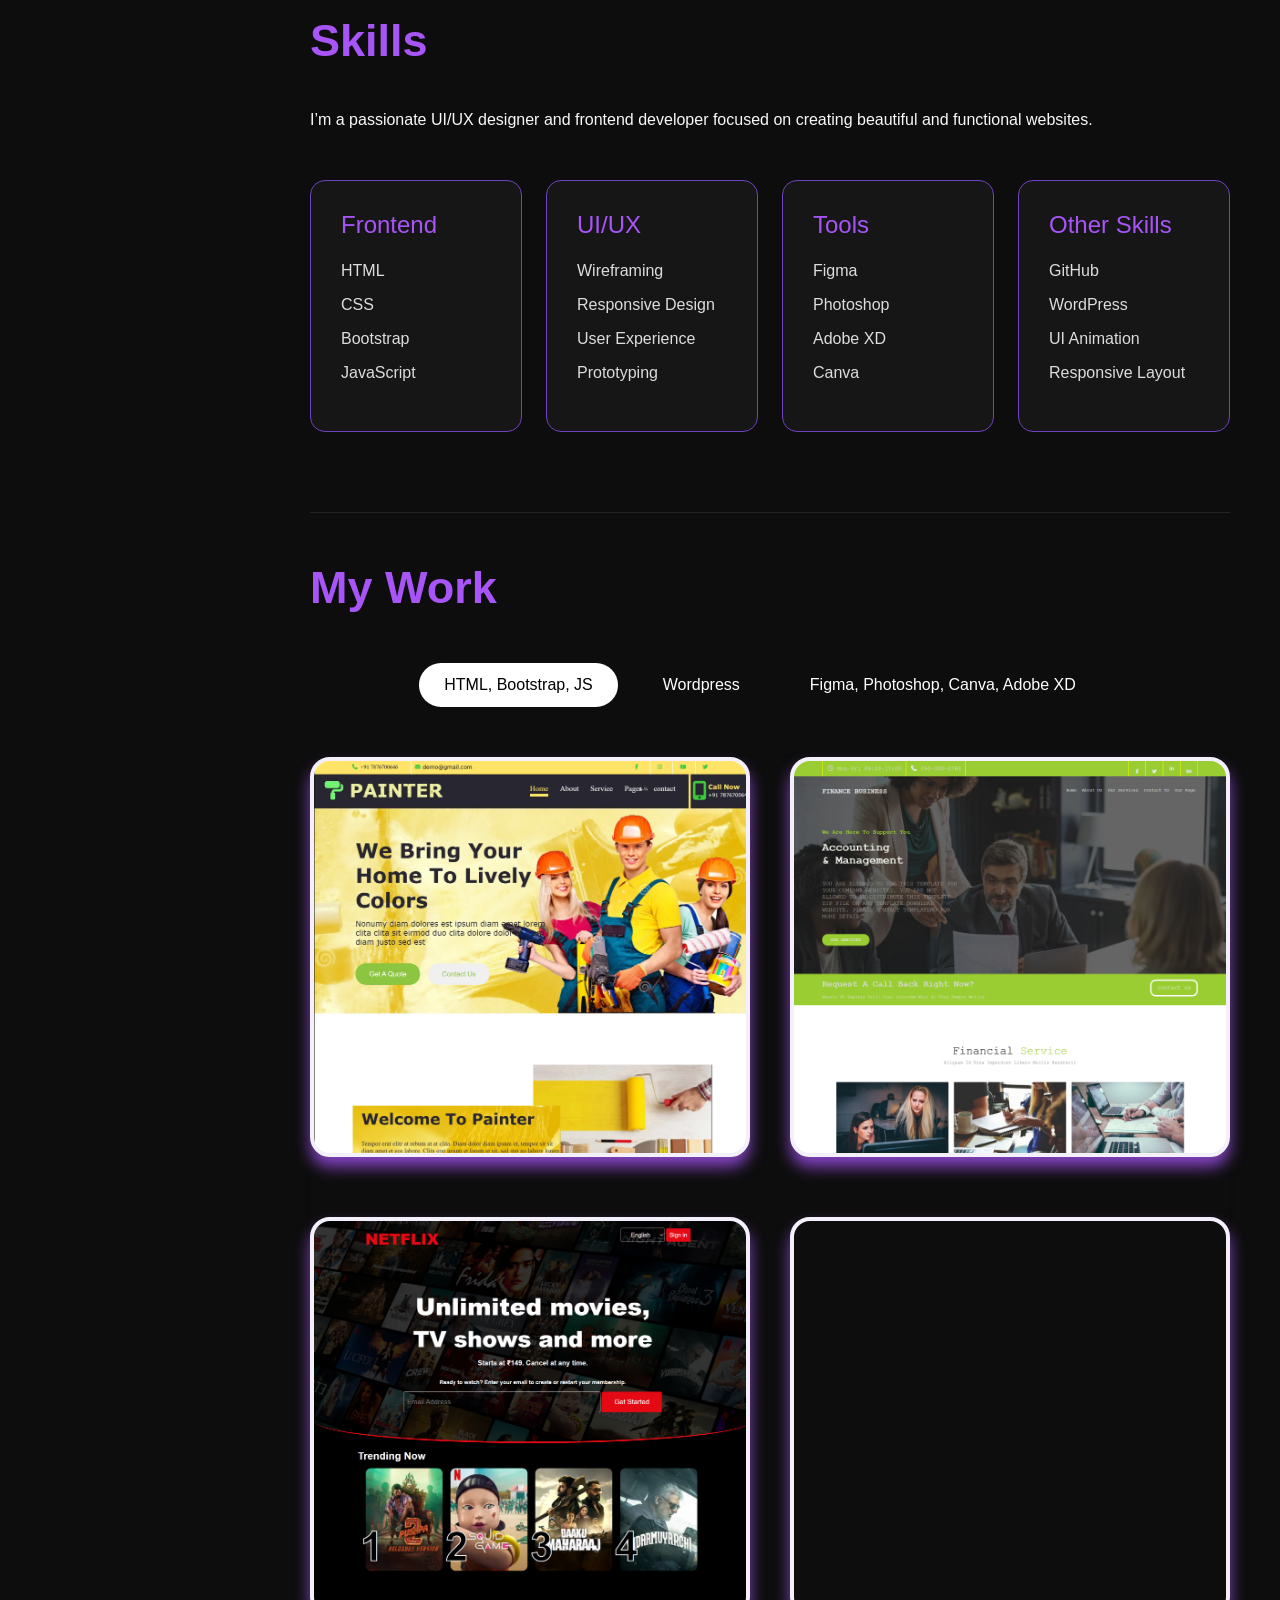
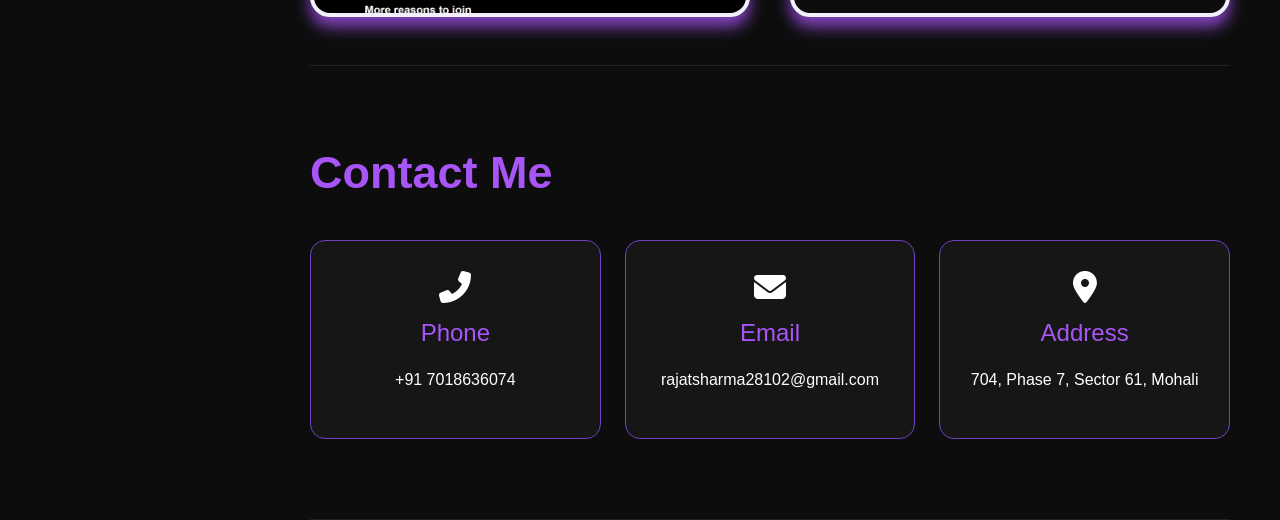
==== commit a2298788: "fggj gfgt" ====
--- a/index.html
+++ b/index.html
@@ -32,53 +32,23 @@
       <li><a href="#work">Work</a></li>
       <li><a href="#contact">Contact</a></li>
     </ul>
-    <nav class="navbar navbar-expand-lg navbar-light bg-white">
-  <div class="container">
-    <button class="navbar-toggler" type="button"
-      data-bs-toggle="collapse"
-      data-bs-target="#mobileMenu"
-      aria-controls="mobileMenu"
-      aria-expanded="false"
-      aria-label="Toggle navigation">
-
-      <span class="navbar-toggler-icon"></span>
-    </button>
-
-    <!-- Menu -->
-    <div class="collapse navbar-collapse" id="mobileMenu">
-      <ul class="navbar-nav ms-auto">
-        <li class="nav-item">
-          <a class="nav-link" href="#home">Home</a>
-        </li>
-
-        <li class="nav-item">
-          <a class="nav-link" href="#about">About</a>
-        </li>
-
-        <li class="nav-item">
-          <a class="nav-link" href="#skills">Skills</a>
-        </li>
-
-        <li class="nav-item">
-          <a class="nav-link" href="#work">Work</a>
-        </li>
-
-        <li class="nav-item">
-          <a class="nav-link" href="#contact">Contact</a>
-        </li>
-      </ul>
-    </div>
-
-  </div>
-</nav>
+   
+
+
+
+ 
+
 
     <!-- SOCIAL -->
     <div class="social-icons">
-      <a href="https://www.instagram.com/_rajatsharma_5?igsh=amVxYnF0OWdvdXA3"><i class="fa-brands fa-square-instagram"></i></a>
+      <a href="https://www.instagram.com/_rajatsharma_8?igsh=ZGhwbTFjemdpZXJt"> <i class="fa-brands fa-square-instagram"></i></a>
       <a href="https://github.com/CodesofRajat"><i class="fa-brands fa-github"></i></a>
       <a href="https://www.linkedin.com/in/rajat-sharma-080267336/"><i class="fab fa-linkedin-in"></i></a>
     </div>
 
+    <button id="menuBtn" class="menu-btn">
+    <i class="fas fa-bars"></i>
+</button>
   </div>
 
   <!-- MAIN CONTENT -->
@@ -92,12 +62,12 @@
 <div class="home-content pe-md-5 pe-0">
         <div>
           <h1>
-            Hi, I'm <span>Rajat Sharma</span>
+            Frontend Developer |<br>
+          <span> UX/UI Designer</span>
           </h1>
 
           <p>
-            UI/UX Designer & Frontend Developer creating modern,
-            responsive and user friendly digital experiences.
+         Welcome to my portfolio site, built using HTML, CSS, Bootstrap, Javascript.
           </p>
         </div>
 
@@ -219,7 +189,7 @@
 
   <!-- WORK / TABS SECTION -->
 
-<section class="container py-5" id="work">
+ <section class="container py-5 px-0 " id="work">
 
     <h2 class="section-title text-left mb-5">My Work</h2>
 
@@ -274,59 +244,83 @@
             <div class="card border-0 shadow-sm  project-card-outer">
               <div class="project-card defence"><a href="#" class="visit-link" target="_blank">Visit Site</a></div>
                <div class="project-card ncclasses"><a href="#" class="visit-link" target="_blank">Visit Site</a></div>
-            
+        
             </div>
             </div>
 
 
         <!--figma Tab -->
         <div class="tab-pane fade" id="tab-projects">
+
+          <div>
+             <h2 class="up up-first"><center>Mockups</center></h2>
           <div class="card border-0 shadow-sm  project-card-outer">
+           
               <div class="project-card mockup1"></div>
                <div class="project-card mockup2"></div>
             </div>
-      <div class="gallery-columns mt-5">
-    <img src="./images/banner1.jpeg" class="gallery-img">
-    <img src="./images/banner2.jpeg" class="gallery-img">
-    <img src="./images/3d.jpeg" class="gallery-img">
-    <img src="./images/banner3.jpeg" class="gallery-img">
-    <img src="./images/banner4.jpeg" class="gallery-img">
-     <img src="./images/Banner5.jpeg" class="gallery-img">
-   <img src="./images/rabbit-Recovered.png" class="gallery-img">
+</div>
+
+<div>
+   <h2 class="up"><center>Banners</center></h2>
+      <div class="gallery-columns">
+            <img src="./images/banner1.jpeg" class="gallery-img">
+            <img src="./images/banner2.jpeg" class="gallery-img">
+            <img src="./images/3d.jpeg" class="gallery-img">
+            <img src="./images/banner3.jpeg" class="gallery-img">
+            <img src="./images/banner4.jpeg" class="gallery-img">
+            <img src="./images/Banner5.jpeg" class="gallery-img">
+            <img src="./images/food menu-Recovered.png" class="gallery-img">    
+            <img src="./images/1.png" class="gallery-img">
+            <img src="./images/2.png" class="gallery-img">
+            <img src="./images/P.png" class="gallery-img">
+      </div>
+      </div>
+
+      <div>
+         <h2 class="up"><center>Logos</center></h2>
+      <div class="gallery-columns ">
       <img src="./images/a .jpeg" class="gallery-img ">
          <img src="./images/m icon.png" class="gallery-img">
-                <img src="./images/mockup2 (5).png" class="gallery-img">
-         <img src="./images/match.png" class="gallery-img">
-               <img src="./images/mockup2 (1).png" class="gallery-img">
-                  <img src="./images/mockup2 (2).png" class="gallery-img">
-                   <img src="./images/1.png" class="gallery-img">
-                    <img src="./images/2.png" class="gallery-img">
-                     <img src="./images/P.png" class="gallery-img">
-                      <img src="./images/idea.png" class="gallery-img">
-                      <img src="./images/app mock.png" class="gallery-img">
+         <img src="./images/GR HEIGHTS.png" class="gallery-img">
+         <img src="./images/mockup2 (3).png" class="gallery-img">
+         <img src="./images/mockup2 (2).png" class="gallery-img">
+         <img src="./images/idea.png" class="gallery-img">
+               </div>
+               </div>
+
+                  <div>
+                      <h2 class="up"><center>App Mockups</center></h2>
+     <div class="gallery-columns ">
+         <img src="./images/mockup2 (9).png" class="gallery-img">
+          <img src="./images/mockup2 (5).png" class="gallery-img">
+          <img src="./images/app mock.png" class="gallery-img">
+          <img src="./images/Appmockup.png" class="gallery-img">
+  </div>
+  </div>
+               <div>
+                  <h2 class="up"><center>Graphics</center></h2>
+      <div class="gallery-columns ">
+             <img src="./images/rabbit-Recovered.png" class="gallery-img">
+              <img src="./images/gorilllllaaaaaaa.png" class="gallery-img">
               <img src="./images/cat-Recovered.png" class="gallery-img">   
-               <img src="./images/food menu-Recovered.png" class="gallery-img">    
-                <img src="./images/gorilllllaaaaaaa.png class="gallery-img">
-                 <img src="./images/GR HEIGHTS.png" class="gallery-img">
-                  <img src="./images/mockup2 (3).png" class="gallery-img">
-                   <img src="./images/mockup2 (4).png" class="gallery-img">
+              <img src="./images/match.png" class="gallery-img">
+              <img src="./images/mockup2 (1).png" class="gallery-img">
+              <img src="./images/mockup2 (4).png" class="gallery-img">
+
+ </div>
+   </div>
+                     
               
-                     <img src="./images/mockup2 (9).png" class="gallery-img">
-                      <img src="./images/Appmockup.png" class="gallery-img">
-                       <img src="./images/gorilllllaaaaaaa.png" class="gallery-img">
+                     
+                     
+
 </div>
-        </div>
-
-    </div>
-
-</section>
-
-
+  </div>
+
+</section> 
 
     <!-- CONTACT -->
-
-   
-
 
 <section id="contact">
 
@@ -338,7 +332,8 @@
       <div class="skill-box text-center">
         <i class="fas fa-phone-alt fa-2x mb-3"></i>
         <h4>Phone</h4>
-        <p>+91 7018636074</p>
+        <p>
+           <a class="clr"href="tel:+917018636074">+91 7018636074</a></p>
       </div>
     </div>
 
@@ -347,7 +342,7 @@
         <i class="fas fa-envelope fa-2x mb-3"></i>
         <h4>Email</h4>
         <p>
-          <a href="mailto:rajatsharma28102@gmail.com">
+          <a class="clr" href="mailto:rajatsharma28102@gmail.com">
             rajatsharma28102@gmail.com
           </a>
         </p>
@@ -367,8 +362,10 @@
 </section>
 
   </div>
+
+<script src="./js/script.js"></script>
  <script src="https://cdn.jsdelivr.net/npm/@popperjs/core@2.9.2/dist/umd/popper.min.js" integrity="sha384-IQsoLXl5PILFhosVNubq5LC7Qb9DXgDA9i+tQ8Zj3iwWAwPtgFTxbJ8NT4GN1R8p" crossorigin="anonymous"></script>
     <script src="https://cdn.jsdelivr.net/npm/bootstrap@5.0.2/dist/js/bootstrap.min.js" integrity="sha384-cVKIPhGWiC2Al4u+LWgxfKTRIcfu0JTxR+EQDz/bgldoEyl4H0zUF0QKbrJ0EcQF" crossorigin="anonymous"></script>
 
 </body>
-</html>>+</html>
--- a/css/style.css
+++ b/css/style.css
@@ -16,7 +16,17 @@
       text-decoration:none;
     }
 
-    /* LEFT SIDEBAR */
+#home::before {
+    content: "";
+    width: 100%;
+    max-width: 100%;
+    height: 100vh;
+    background: url('/images/banner.svg') no-repeat right center;
+    opacity: 0.2;
+    position: absolute;
+    background-size: contain;
+    right: 0;
+}
 
     .sidebar{
   width:260px;
@@ -343,8 +353,26 @@
  .sidebar  .navbar{
   display:none;
 }
-
+.up{
+  padding-top: 80px;
+  padding-bottom: 20px;
+}
+.up-first{
+  padding-top: 0px;
+}
+.clr{
+  color:white;
+}
     @media(max-width:768px){
+      #home::before {
+
+    height: 35vh;
+    left: 50%;
+    top: 50%;
+    transform: translate(-70%, -70%);
+
+
+}
  #home{
  min-height:10vh;
     }
@@ -412,7 +440,7 @@
     }
 
 
-    .gallery-columns{
+    /* .gallery-columns{
     column-count:3;
     column-gap:20px;
 }
@@ -427,6 +455,19 @@
 
 .gallery-columns img:hover{
     transform:scale(1.03);
+} */
+
+.gallery-columns{
+    column-count: 3;
+    column-gap: 15px;
+}
+
+.gallery-img{
+    width: 100%;
+    margin-bottom: 15px;
+    border-radius: 10px;
+    display: block;
+    break-inside: avoid;
 }
 
 @media(max-width:992px){
@@ -439,4 +480,60 @@
     .gallery-columns{
         column-count:1;
     }
+}
+
+.menu-btn {
+    display: none;
+order: 3;
+    top: 20px;
+    right: 20px;
+    z-index: 1001;
+    background: #000;
+    color: #fff;
+    border: none;
+    font-size: 24px;
+    padding: 8px 14px;
+    border-radius: 5px;
+    cursor: pointer;
+}
+
+@media (max-width: 768px) {
+  .logo img {
+  
+    margin-left: -20px;
+}
+ul.mb-menu li a {
+    color: #060606;
+  
+}
+    .menu-btn {
+        display: block;
+    }
+
+    .menu {
+        display: none;
+        position: fixed;
+        top: 112px;
+        right: 20px;
+        background: #fff;
+        width: 220px;
+        padding: 20px;
+        box-shadow: 0 0 15px rgba(0,0,0,.2);
+        border-radius: 10px;
+        z-index: 1000;
+    }
+
+    .menu.show {
+        display: block;
+    }
+
+    .menu li {
+        list-style: none;
+        margin: 15px 0;
+    }
+
+    .menu a {
+        text-decoration: none;
+        color: #000;
+    }
 }
